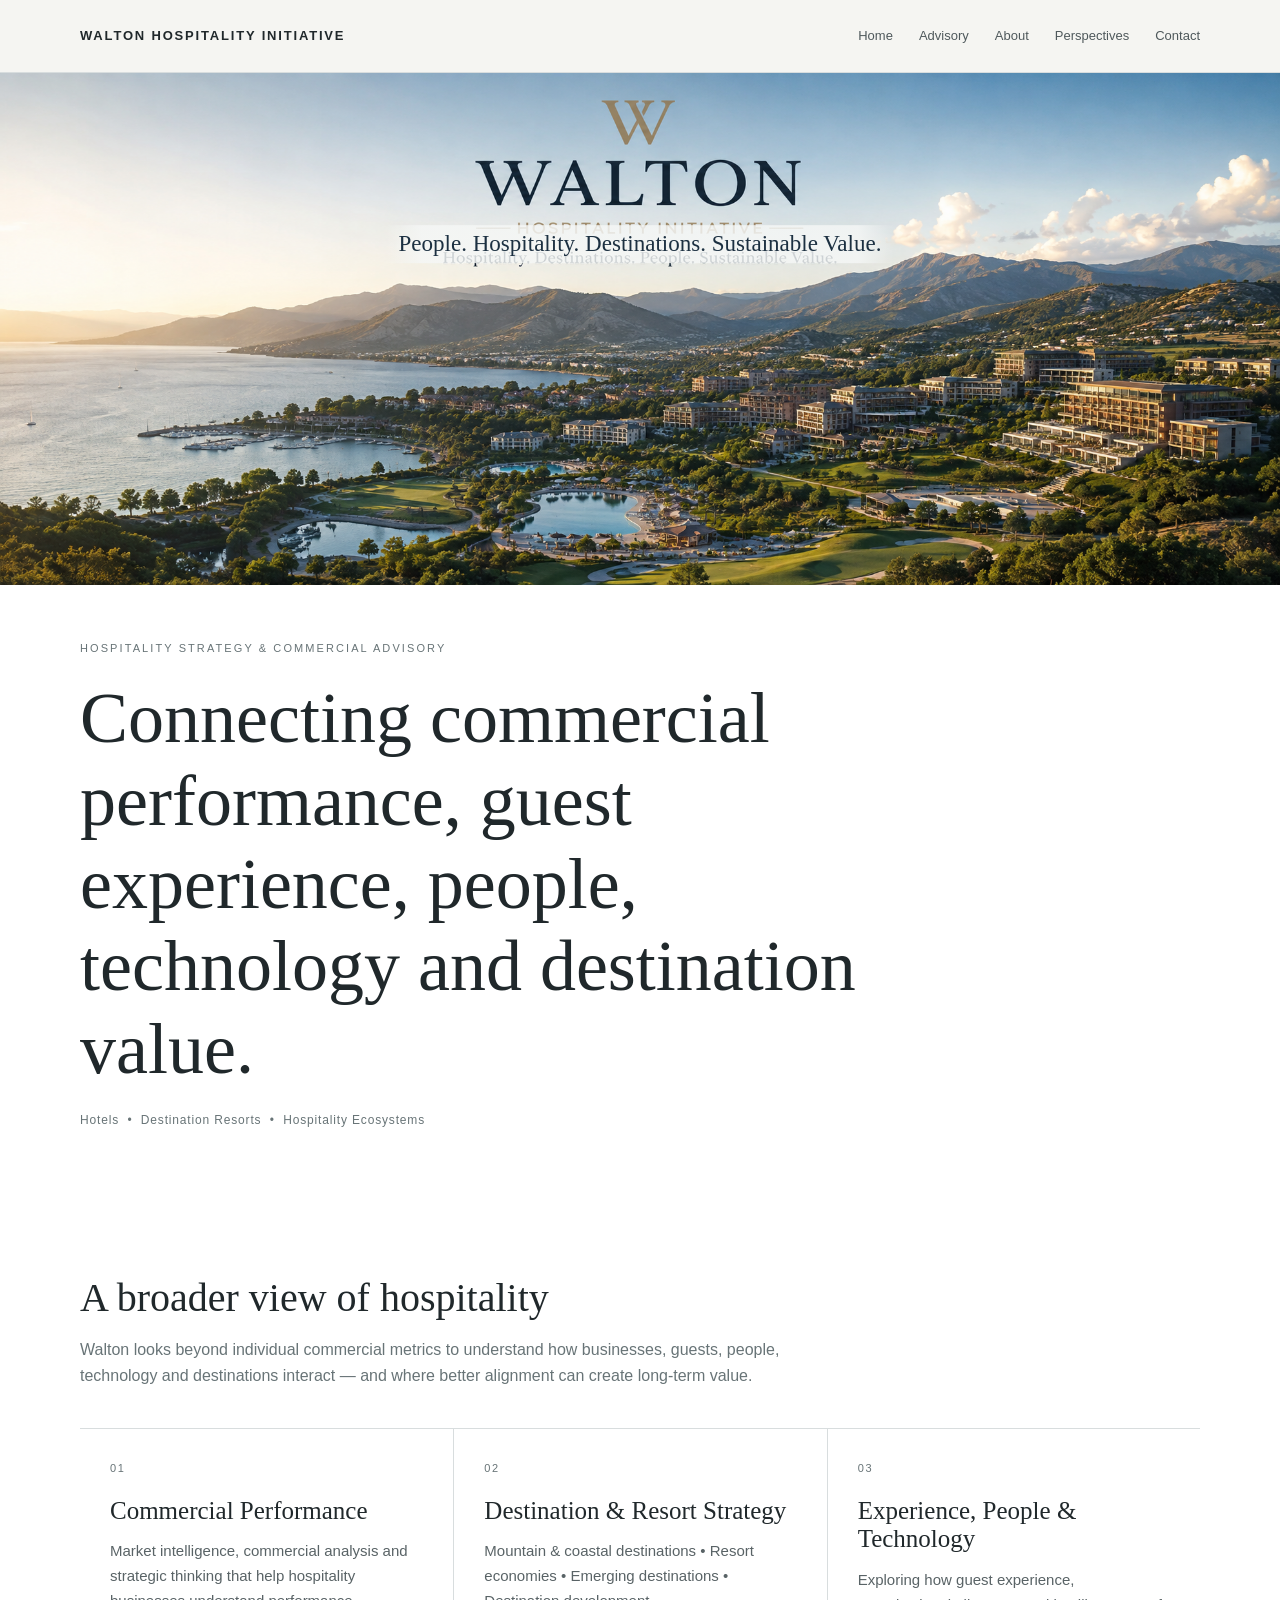
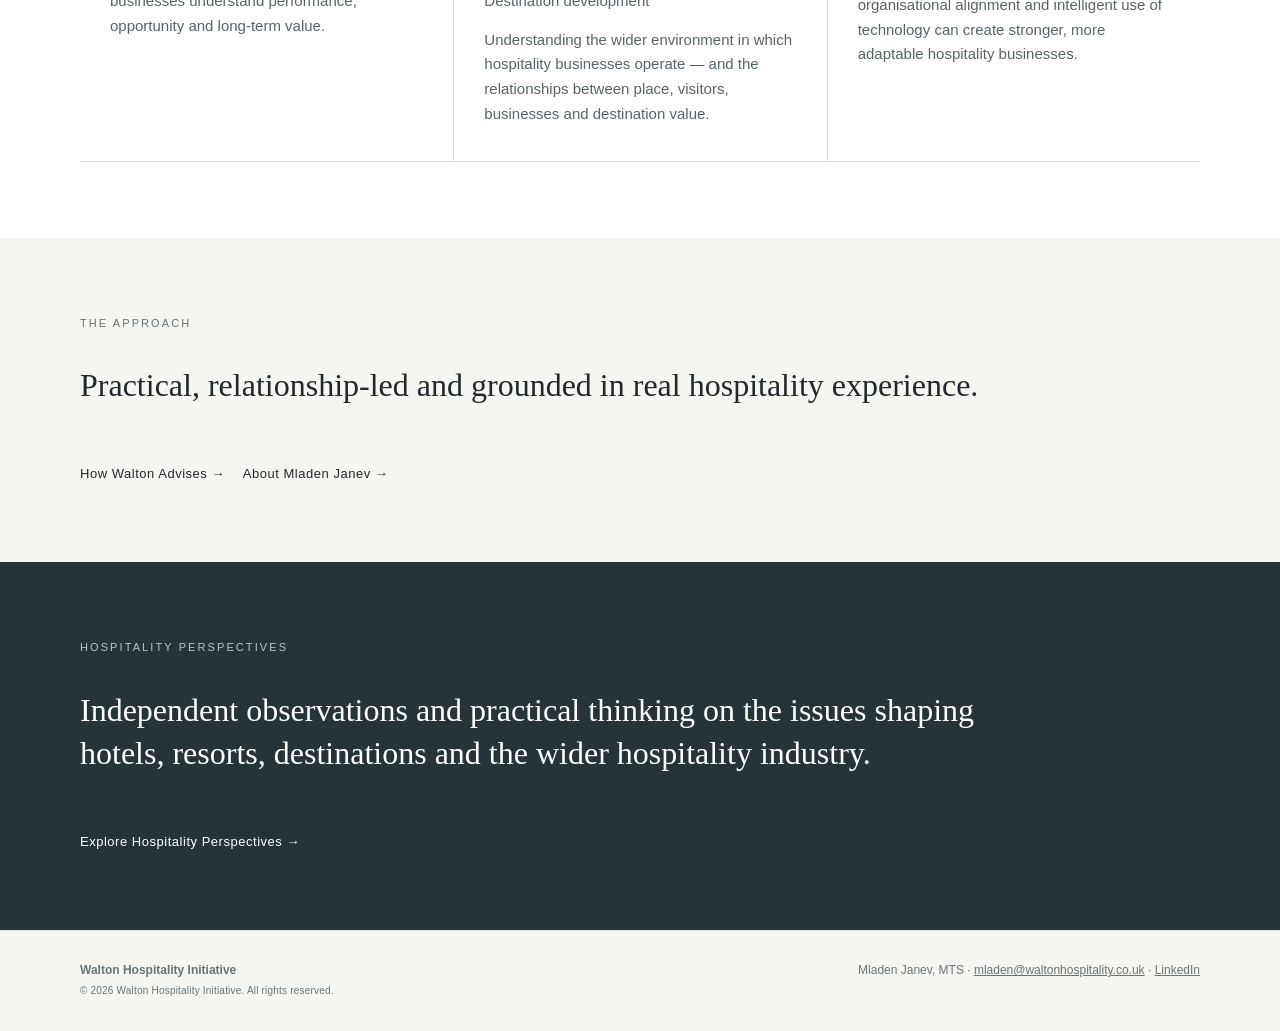
==== index.html @ 94b5de26 "Update Walton website to V1.5" ====
<!doctype html><html lang="en"><head><meta charset="utf-8">
<meta name="viewport" content="width=device-width,initial-scale=1">
<title>Home | Walton Hospitality Initiative</title>
<meta name="description" content="Walton Hospitality Initiative — Hospitality Strategy & Commercial Advisory.">
<link rel="stylesheet" href="assets/style.css"></head><body>
<header class="site-header"><div class="container nav">
<a class="brand" href="index.html">WALTON HOSPITALITY INITIATIVE</a>
<nav class="nav-links" aria-label="Main navigation"><a href="index.html">Home</a><a href="advisory.html">Advisory</a><a href="about.html">About</a><a href="perspectives.html">Perspectives</a><a href="contact.html">Contact</a></nav>
</div></header><main>
<section class="hero">
  <div class="hero-visual"><img class="hero-image" src="assets/walton-hero.png" alt="Walton Hospitality Initiative — destination hospitality visual"><div class="hero-tagline">People. Hospitality. Destinations. Sustainable Value.</div></div>
  <div class="hero-copy">
    <div class="container">
      <p class="eyebrow">Hospitality Strategy &amp; Commercial Advisory</p>
      <h1>Connecting commercial performance, guest experience, people, technology and destination value.</h1>
      <p class="pills">Hotels &nbsp;•&nbsp; Destination Resorts &nbsp;•&nbsp; Hospitality Ecosystems</p>
    </div>
  </div>
</section>

<section class="section white"><div class="container">
<div class="section-head"><h2>A broader view of hospitality</h2>
<p>Walton looks beyond individual commercial metrics to understand how businesses, guests, people, technology and destinations interact — and where better alignment can create long-term value.</p></div>
<div class="areas">
<article class="area"><div class="number">01</div><h3>Commercial Performance</h3><p>Market intelligence, commercial analysis and strategic thinking that help hospitality businesses understand performance, opportunity and long-term value.</p></article>
<article class="area"><div class="number">02</div><h3>Destination &amp; Resort Strategy</h3><p>Mountain &amp; coastal destinations • Resort economies • Emerging destinations • Destination development</p><p style="margin-top:14px">Understanding the wider environment in which hospitality businesses operate — and the relationships between place, visitors, businesses and destination value.</p></article>
<article class="area"><div class="number">03</div><h3>Experience, People &amp; Technology</h3><p>Exploring how guest experience, organisational alignment and intelligent use of technology can create stronger, more adaptable hospitality businesses.</p></article>
</div></div></section>

<section class="section"><div class="container"><p class="eyebrow">The approach</p>
<p class="statement">Practical, relationship-led and grounded in real hospitality experience.</p>
<a class="link-arrow" href="advisory.html">How Walton Advises →</a> &nbsp;&nbsp; <a class="link-arrow" href="about.html">About Mladen Janev →</a></div></section>

<section class="section band"><div class="container"><p class="eyebrow">Hospitality Perspectives</p>
<p class="statement">Independent observations and practical thinking on the issues shaping hotels, resorts, destinations and the wider hospitality industry.</p>
<a class="link-arrow" href="perspectives.html">Explore Hospitality Perspectives →</a></div></section>
</main>
<footer class="site-footer"><div class="container footer-row"><div><strong>Walton Hospitality Initiative</strong><br><span class="footer-note">© 2026 Walton Hospitality Initiative. All rights reserved.</span></div>
<div>Mladen Janev, MTS · <a href="mailto:mladen@waltonhospitality.co.uk">mladen@waltonhospitality.co.uk</a> · <a href="https://www.linkedin.com/in/mladen-janev-a3b993422" target="_blank" rel="noopener">LinkedIn</a></div></div></footer>
</body></html>
---- assets/style.css ----
:root{
 --ink:#20282b;--muted:#687477;--line:#d8ddde;--paper:#f5f5f2;--white:#fff;
 --deep:#263437;--max:1120px;
}
*{box-sizing:border-box}html{scroll-behavior:smooth}
body{margin:0;color:var(--ink);background:var(--paper);font-family:Arial,Helvetica,sans-serif;line-height:1.65}
a{color:inherit}.container{width:min(var(--max),calc(100% - 48px));margin:auto}
.site-header{background:rgba(245,245,242,.97);border-bottom:1px solid var(--line);position:sticky;top:0;z-index:20}
.nav{min-height:72px;display:flex;align-items:center;justify-content:space-between;gap:28px}
.brand{font-size:13px;letter-spacing:.14em;font-weight:700;text-decoration:none;white-space:nowrap}
.nav-links{display:flex;gap:26px;font-size:13px}.nav-links a{text-decoration:none;color:#4f595c}
.nav-links a:hover{text-decoration:underline;text-underline-offset:5px}
.hero{padding:0;background:var(--white)}.hero-visual{position:relative;line-height:0}.hero-tagline{position:absolute;left:50%;top:33.5%;transform:translate(-50%,-50%);white-space:nowrap;line-height:1.2;font-family:Georgia,"Times New Roman",serif;font-size:clamp(16px,1.8vw,25px);color:#1c3041;padding:5px 12px;background:linear-gradient(90deg,rgba(245,247,246,0),rgba(245,247,246,.82) 7%,rgba(245,247,246,.82) 93%,rgba(245,247,246,0));}.eyebrow{font-size:11px;letter-spacing:.19em;text-transform:uppercase;color:var(--muted);margin:0 0 20px}
h1,h2,h3{font-family:Georgia,"Times New Roman",serif;font-weight:400;line-height:1.15;margin:0}
h1{font-size:clamp(44px,6.5vw,72px);max-width:880px}.hero-sub{font-size:20px;color:#4d585b;max-width:700px;margin:24px 0 0}
.pills{font-size:12px;letter-spacing:.07em;color:var(--muted);margin-top:20px}
.hero-image{display:block;width:100%;height:auto;margin:0}
.hero-copy{padding:54px 0 56px;background:var(--white)}.section{padding:76px 0}.section.white{background:var(--white)}
.section-head{max-width:760px;margin-bottom:38px}.section-head h2{font-size:40px;margin-bottom:16px}.section-head p{color:var(--muted);margin:0}
.areas{display:grid;grid-template-columns:repeat(3,1fr);border-top:1px solid var(--line);border-bottom:1px solid var(--line)}
.area{padding:30px 30px 34px}.area+.area{border-left:1px solid var(--line)}.number{font-size:11px;letter-spacing:.15em;color:var(--muted);margin-bottom:20px}
.area h3{font-size:25px;margin-bottom:14px}.area p{font-size:15px;color:#596366;margin:0}
.statement{max-width:900px;font-family:Georgia,"Times New Roman",serif;font-size:32px;line-height:1.35}
.band{background:var(--deep);color:#fff}.band .eyebrow{color:#b9c6c8}.band .statement{color:#fff}
.link-arrow{display:inline-block;margin-top:24px;text-decoration:none;font-size:13px;letter-spacing:.04em}.link-arrow:hover{text-decoration:underline;text-underline-offset:5px}
.page-hero{padding:76px 0 60px;background:var(--white);border-bottom:1px solid var(--line)}
.page-hero h1{font-size:clamp(42px,6vw,66px);max-width:850px}
.prose{max-width:800px;font-size:17px}.prose p{margin:0 0 22px}
.list{padding:0;margin:0;list-style:none;max-width:900px}.list li{padding:12px 0;border-bottom:1px solid var(--line);color:#596366}
.experience{display:grid;grid-template-columns:1fr 1fr;border-top:1px solid var(--line);border-left:1px solid var(--line)}
.experience .area{min-height:170px;border-right:1px solid var(--line);border-bottom:1px solid var(--line)}
.perspectives-grid{display:grid;grid-template-columns:repeat(3,1fr);gap:22px}
.pub-card{background:var(--white);border:1px solid var(--line);text-decoration:none;display:flex;flex-direction:column;transition:transform .18s ease,box-shadow .18s ease}
.pub-card:hover{transform:translateY(-2px);box-shadow:0 8px 24px rgba(0,0,0,.06)}
.pub-image{width:100%;aspect-ratio:735/951;object-fit:cover;display:block}.pub-body{padding:24px}
.pub-number{font-size:10px;letter-spacing:.16em;text-transform:uppercase;color:var(--muted);margin-bottom:12px}
.pub-title{font-family:Georgia,"Times New Roman",serif;font-size:23px;line-height:1.2;margin:0 0 12px}.pub-desc{font-size:14px;color:var(--muted);margin:0}
.note{font-size:13px;color:var(--muted);border-left:2px solid var(--line);padding-left:16px;max-width:760px}
.contact-box{border-top:1px solid var(--line);padding-top:28px;margin-top:42px}.contact-box p{margin:5px 0}
.site-footer{border-top:1px solid var(--line);padding:30px 0;color:var(--muted);font-size:12px}
.footer-row{display:flex;justify-content:space-between;gap:20px}
@media(max-width:820px){
 .container{width:min(var(--max),calc(100% - 32px))}.nav{min-height:66px;flex-direction:column;justify-content:center;gap:7px;padding:12px 0 13px}.nav-links{gap:10px 18px;font-size:12px;flex-wrap:wrap;justify-content:center}.brand{font-size:11px;white-space:normal;text-align:center}
 .hero-image{content:url("walton-hero-mobile.png")} .hero-tagline{top:37.5%;font-size:16px;padding:4px 7px;}
 .hero-copy{padding:42px 0 46px}.section{padding:60px 0}
 .areas,.perspectives-grid,.experience{grid-template-columns:1fr}.area+.area{border-left:0;border-top:1px solid var(--line)}
 .statement{font-size:27px}.section-head h2{font-size:35px}.footer-row{display:block}.footer-row div+div{margin-top:9px}
}

.advisory-areas{grid-template-columns:1fr 1fr;}.advisory-areas .area:nth-child(3){border-left:0;border-top:1px solid var(--line)}.advisory-areas .area:nth-child(4){border-top:1px solid var(--line)}
.advisory-steps .area{min-height:180px}.footer-note{font-size:10px;letter-spacing:.02em;color:var(--muted)}
@media(max-width:820px){.advisory-areas{grid-template-columns:1fr}.advisory-areas .area:nth-child(3),.advisory-areas .area:nth-child(4){border-left:0}.advisory-areas .area:nth-child(4){border-top:1px solid var(--line)}}
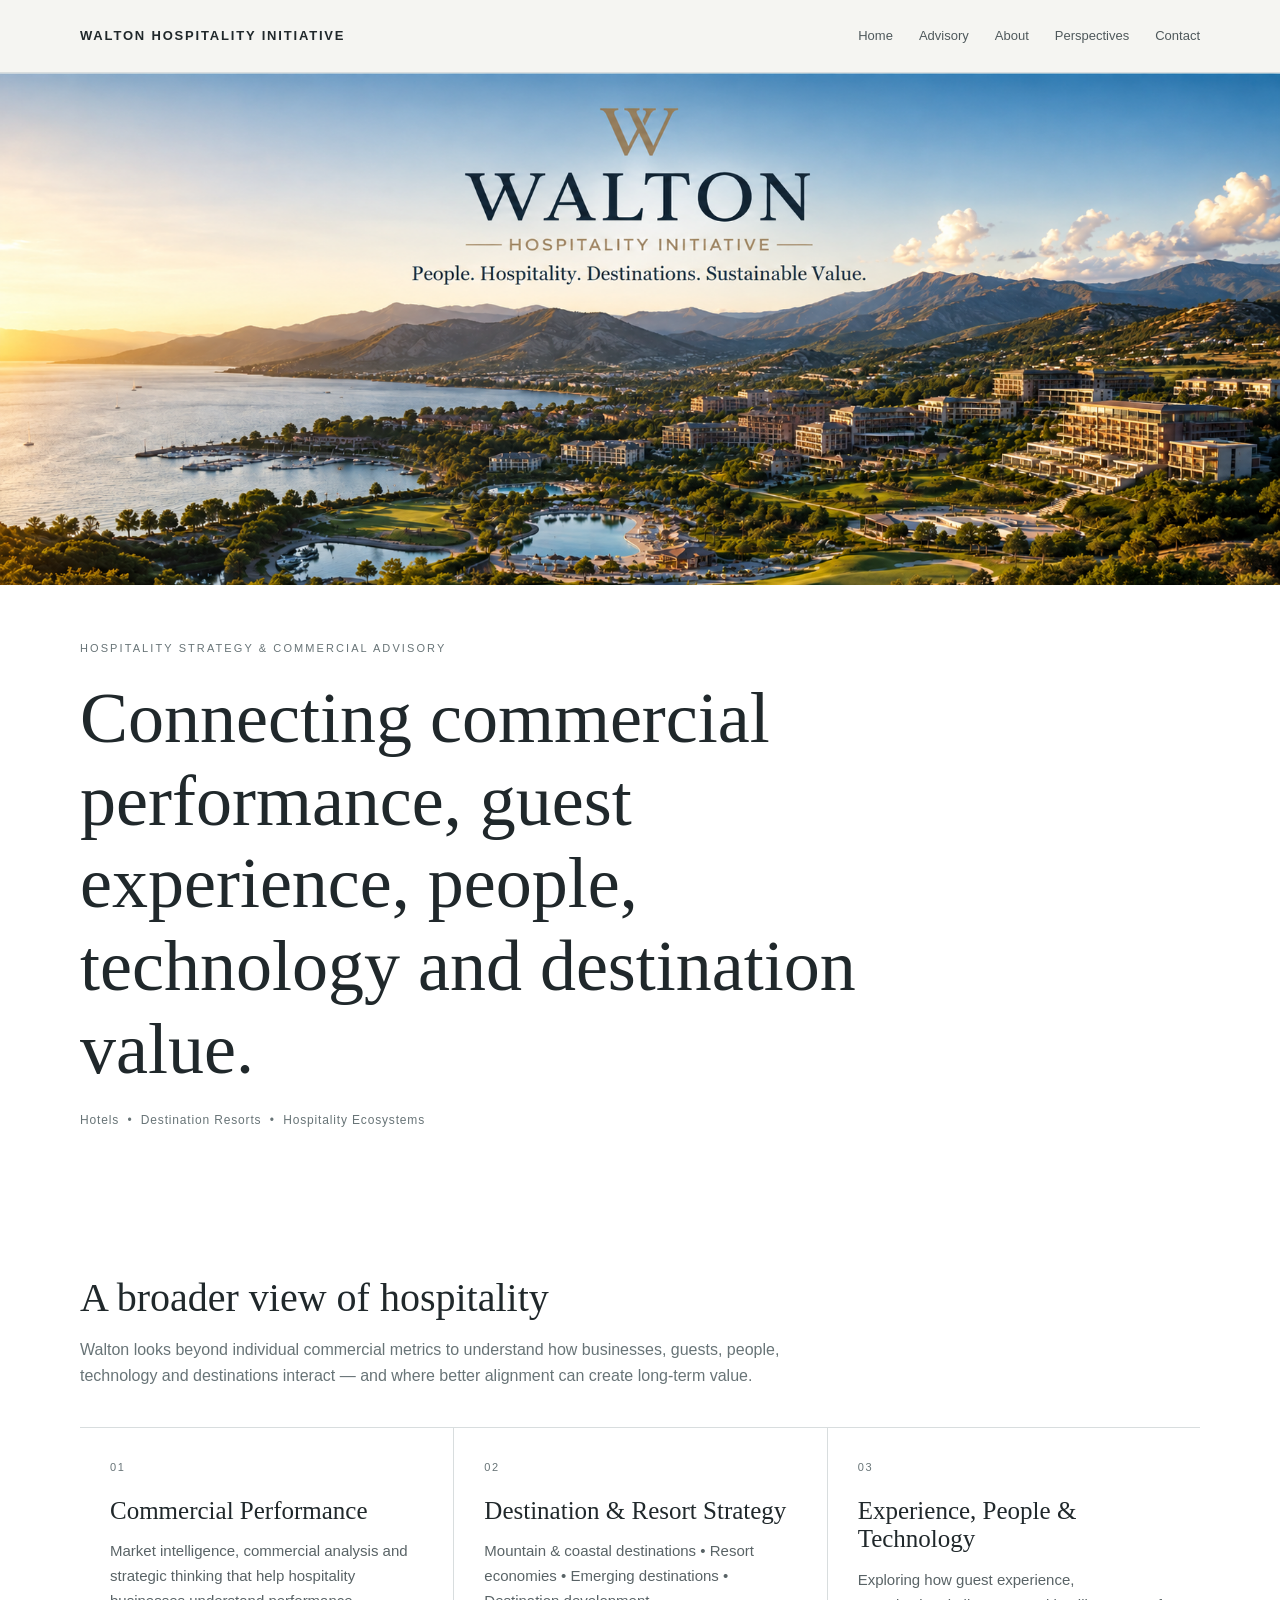
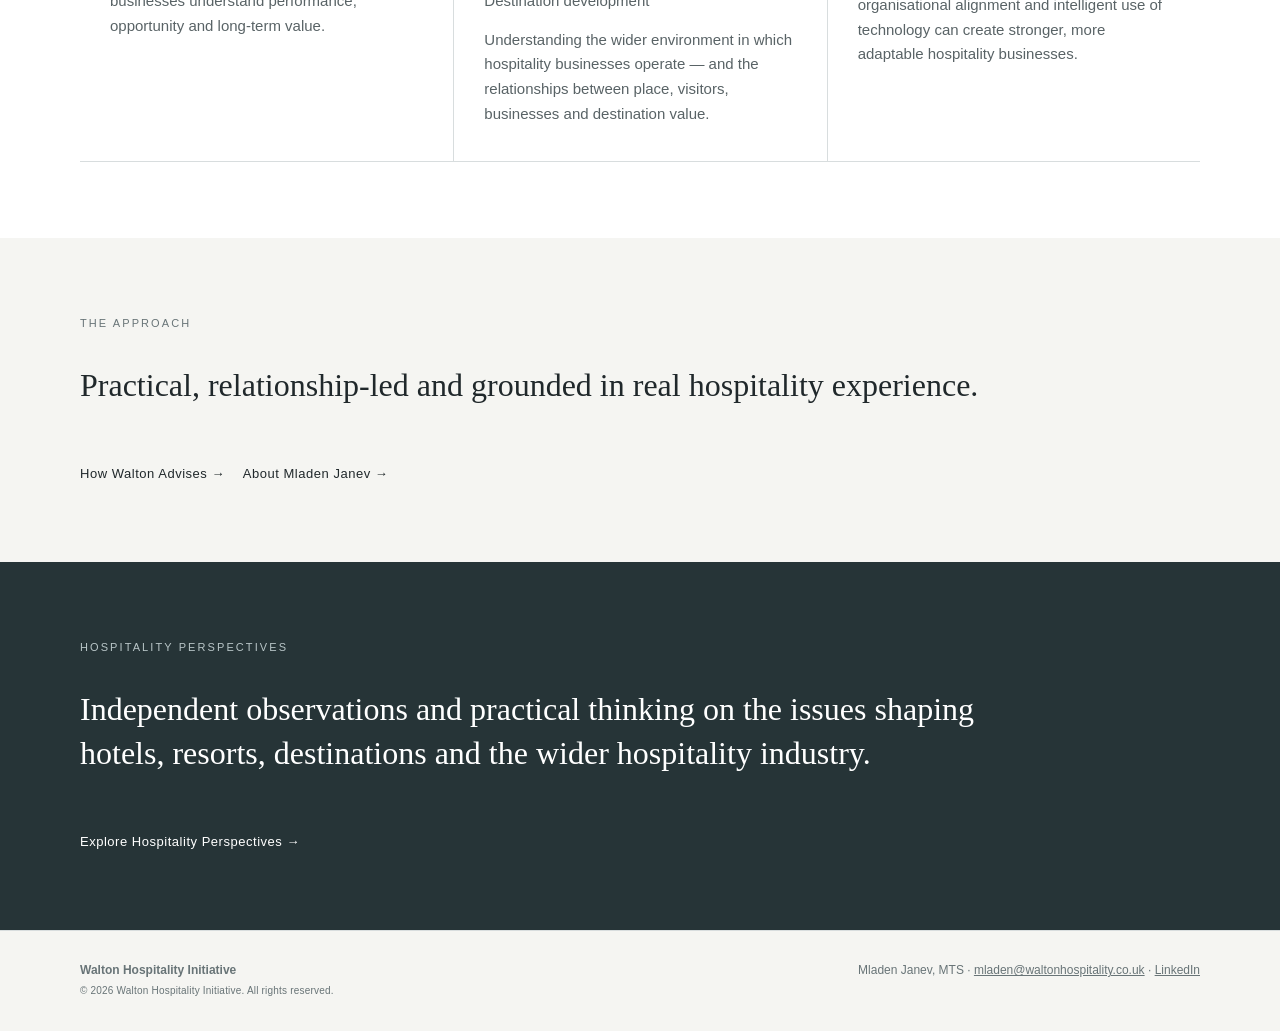
==== commit a70dc517: "Fix Walton V1.5 hero banner" ====
--- a/index.html
+++ b/index.html
@@ -8,7 +8,7 @@
 <nav class="nav-links" aria-label="Main navigation"><a href="index.html">Home</a><a href="advisory.html">Advisory</a><a href="about.html">About</a><a href="perspectives.html">Perspectives</a><a href="contact.html">Contact</a></nav>
 </div></header><main>
 <section class="hero">
-  <div class="hero-visual"><img class="hero-image" src="assets/walton-hero.png" alt="Walton Hospitality Initiative — destination hospitality visual"><div class="hero-tagline">People. Hospitality. Destinations. Sustainable Value.</div></div>
+  <div class="hero-visual"><img class="hero-image" src="assets/walton-hero.png" alt="Walton Hospitality Initiative — destination hospitality visual"></div>
   <div class="hero-copy">
     <div class="container">
       <p class="eyebrow">Hospitality Strategy &amp; Commercial Advisory</p>
--- a/assets/style.css
+++ b/assets/style.css
@@ -11,7 +11,7 @@
 .brand{font-size:13px;letter-spacing:.14em;font-weight:700;text-decoration:none;white-space:nowrap}
 .nav-links{display:flex;gap:26px;font-size:13px}.nav-links a{text-decoration:none;color:#4f595c}
 .nav-links a:hover{text-decoration:underline;text-underline-offset:5px}
-.hero{padding:0;background:var(--white)}.hero-visual{position:relative;line-height:0}.hero-tagline{position:absolute;left:50%;top:33.5%;transform:translate(-50%,-50%);white-space:nowrap;line-height:1.2;font-family:Georgia,"Times New Roman",serif;font-size:clamp(16px,1.8vw,25px);color:#1c3041;padding:5px 12px;background:linear-gradient(90deg,rgba(245,247,246,0),rgba(245,247,246,.82) 7%,rgba(245,247,246,.82) 93%,rgba(245,247,246,0));}.eyebrow{font-size:11px;letter-spacing:.19em;text-transform:uppercase;color:var(--muted);margin:0 0 20px}
+.hero{padding:0;background:var(--white)}.hero-visual{position:relative;line-height:0}.eyebrow{font-size:11px;letter-spacing:.19em;text-transform:uppercase;color:var(--muted);margin:0 0 20px}
 h1,h2,h3{font-family:Georgia,"Times New Roman",serif;font-weight:400;line-height:1.15;margin:0}
 h1{font-size:clamp(44px,6.5vw,72px);max-width:880px}.hero-sub{font-size:20px;color:#4d585b;max-width:700px;margin:24px 0 0}
 .pills{font-size:12px;letter-spacing:.07em;color:var(--muted);margin-top:20px}
@@ -42,7 +42,7 @@
 .footer-row{display:flex;justify-content:space-between;gap:20px}
 @media(max-width:820px){
  .container{width:min(var(--max),calc(100% - 32px))}.nav{min-height:66px;flex-direction:column;justify-content:center;gap:7px;padding:12px 0 13px}.nav-links{gap:10px 18px;font-size:12px;flex-wrap:wrap;justify-content:center}.brand{font-size:11px;white-space:normal;text-align:center}
- .hero-image{content:url("walton-hero-mobile.png")} .hero-tagline{top:37.5%;font-size:16px;padding:4px 7px;}
+ .hero-image{content:url("walton-hero-mobile.png")} 
  .hero-copy{padding:42px 0 46px}.section{padding:60px 0}
  .areas,.perspectives-grid,.experience{grid-template-columns:1fr}.area+.area{border-left:0;border-top:1px solid var(--line)}
  .statement{font-size:27px}.section-head h2{font-size:35px}.footer-row{display:block}.footer-row div+div{margin-top:9px}
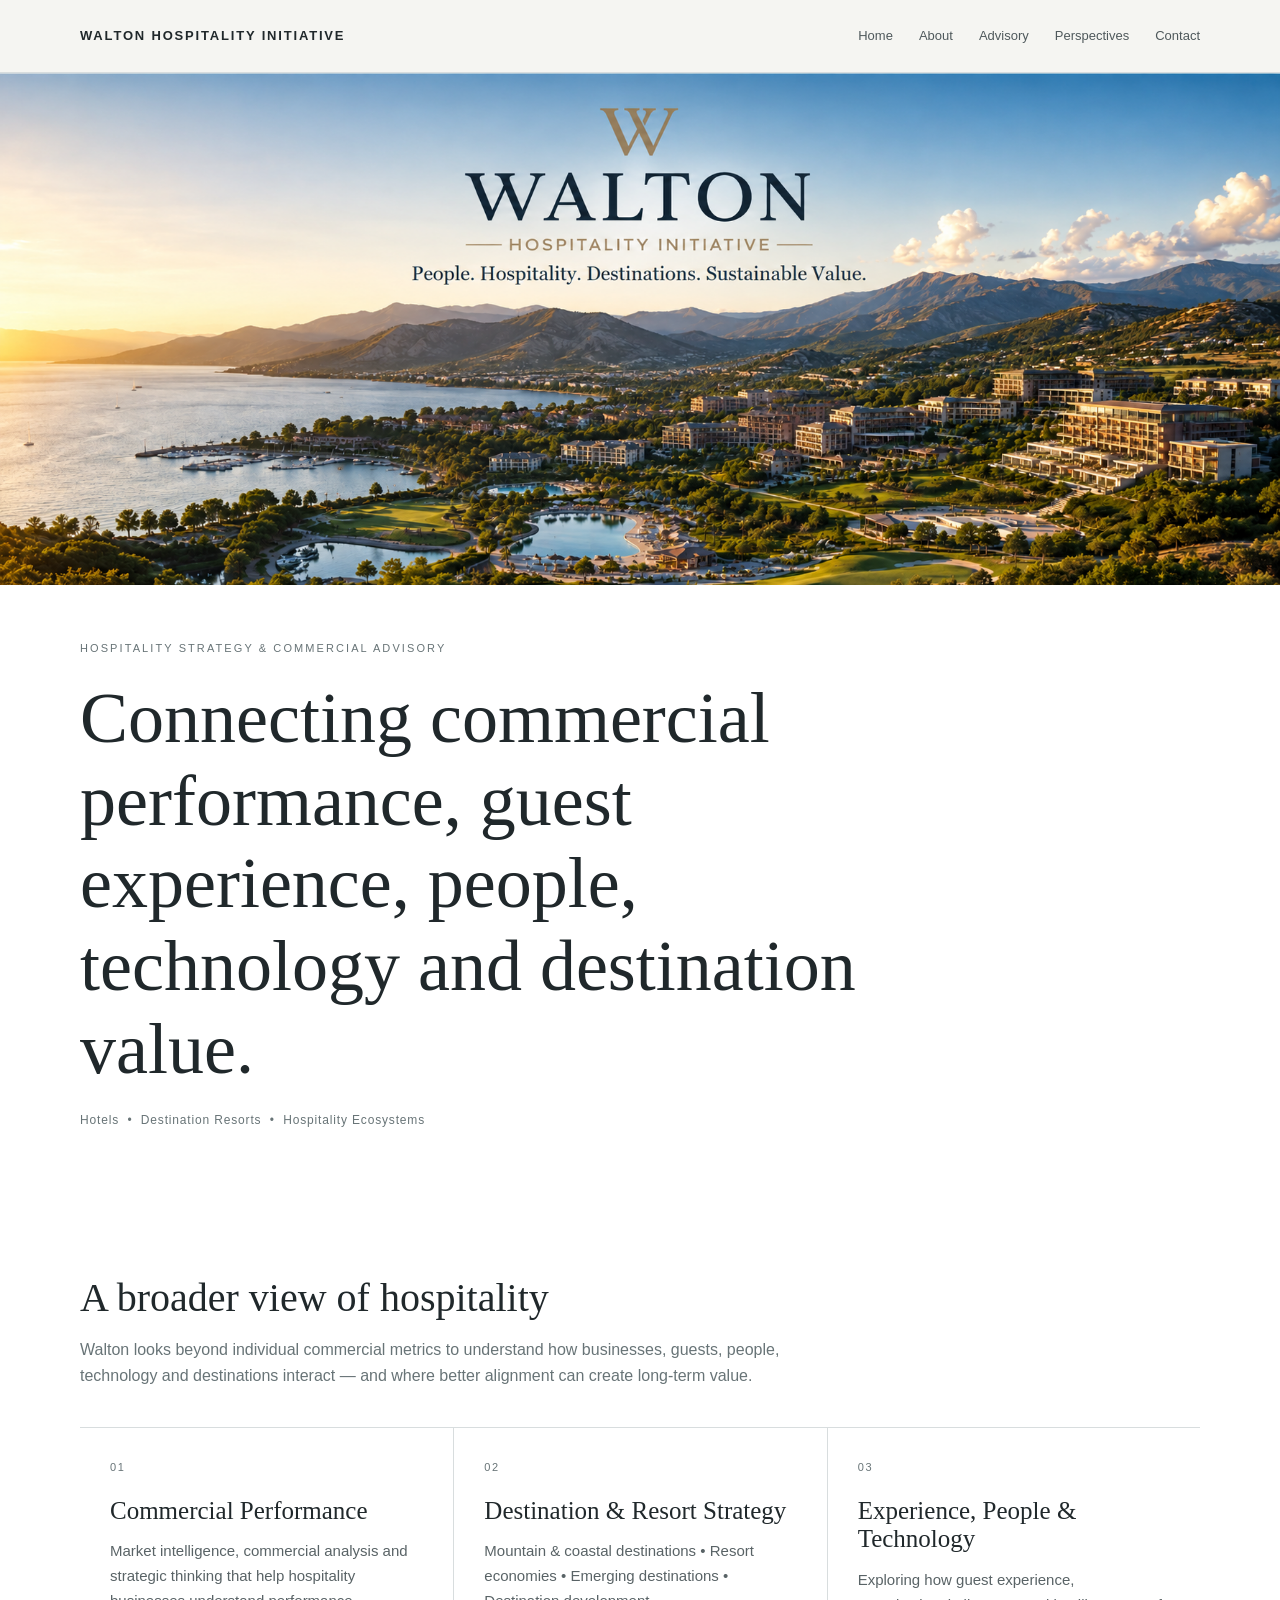
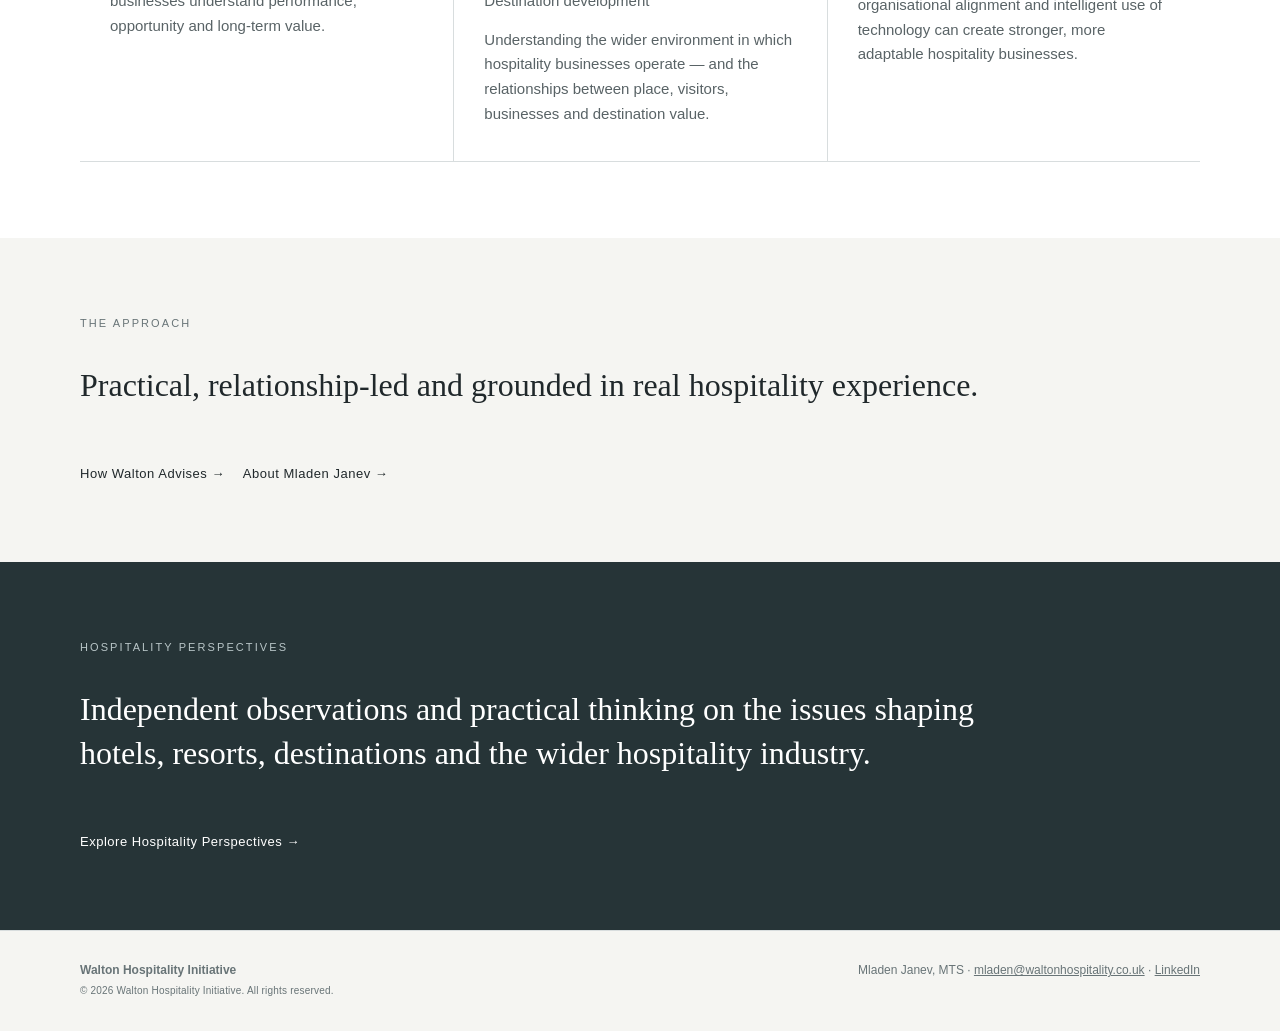
==== commit d4841a0f: "Finalise Walton website V1.5.2" ====
--- a/index.html
+++ b/index.html
@@ -5,7 +5,7 @@
 <link rel="stylesheet" href="assets/style.css"></head><body>
 <header class="site-header"><div class="container nav">
 <a class="brand" href="index.html">WALTON HOSPITALITY INITIATIVE</a>
-<nav class="nav-links" aria-label="Main navigation"><a href="index.html">Home</a><a href="advisory.html">Advisory</a><a href="about.html">About</a><a href="perspectives.html">Perspectives</a><a href="contact.html">Contact</a></nav>
+<nav class="nav-links" aria-label="Main navigation"><a href="index.html">Home</a><a href="about.html">About</a><a href="advisory.html">Advisory</a><a href="perspectives.html">Perspectives</a><a href="contact.html">Contact</a></nav>
 </div></header><main>
 <section class="hero">
   <div class="hero-visual"><img class="hero-image" src="assets/walton-hero.png" alt="Walton Hospitality Initiative — destination hospitality visual"></div>
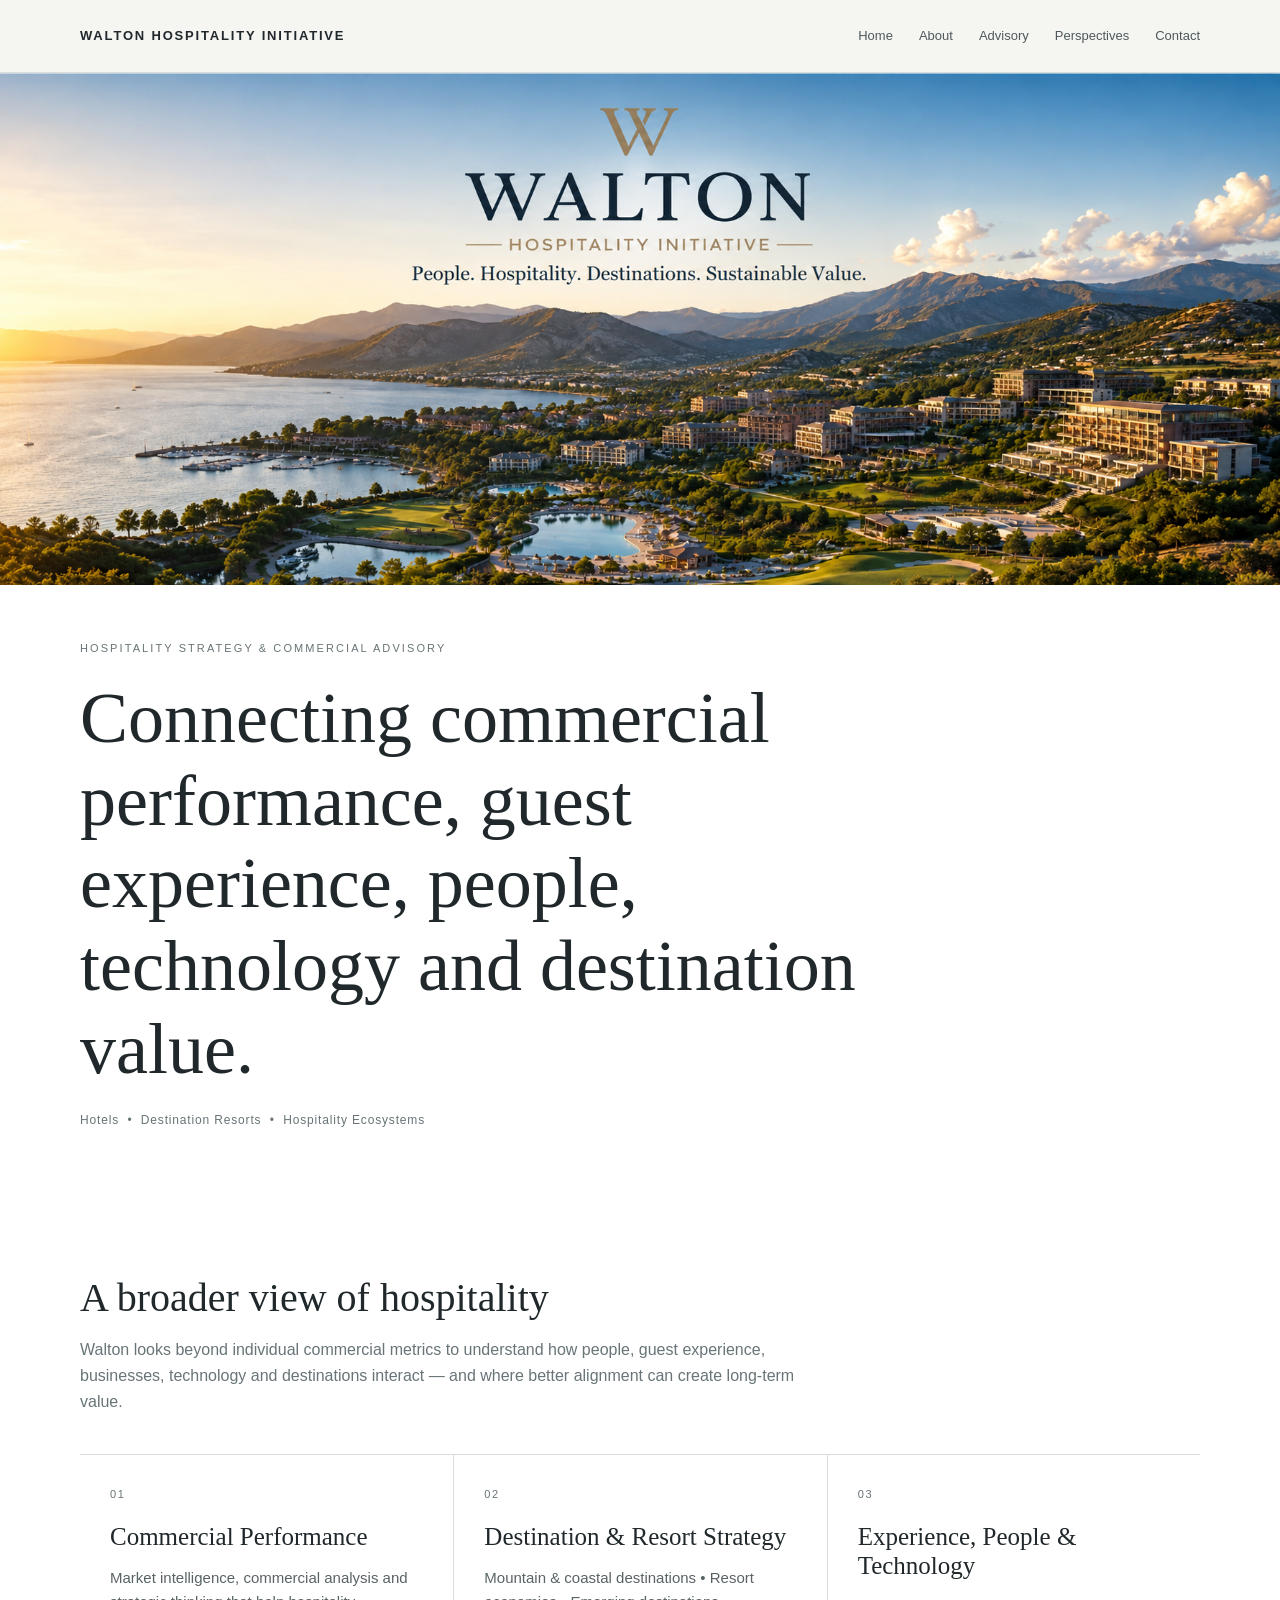
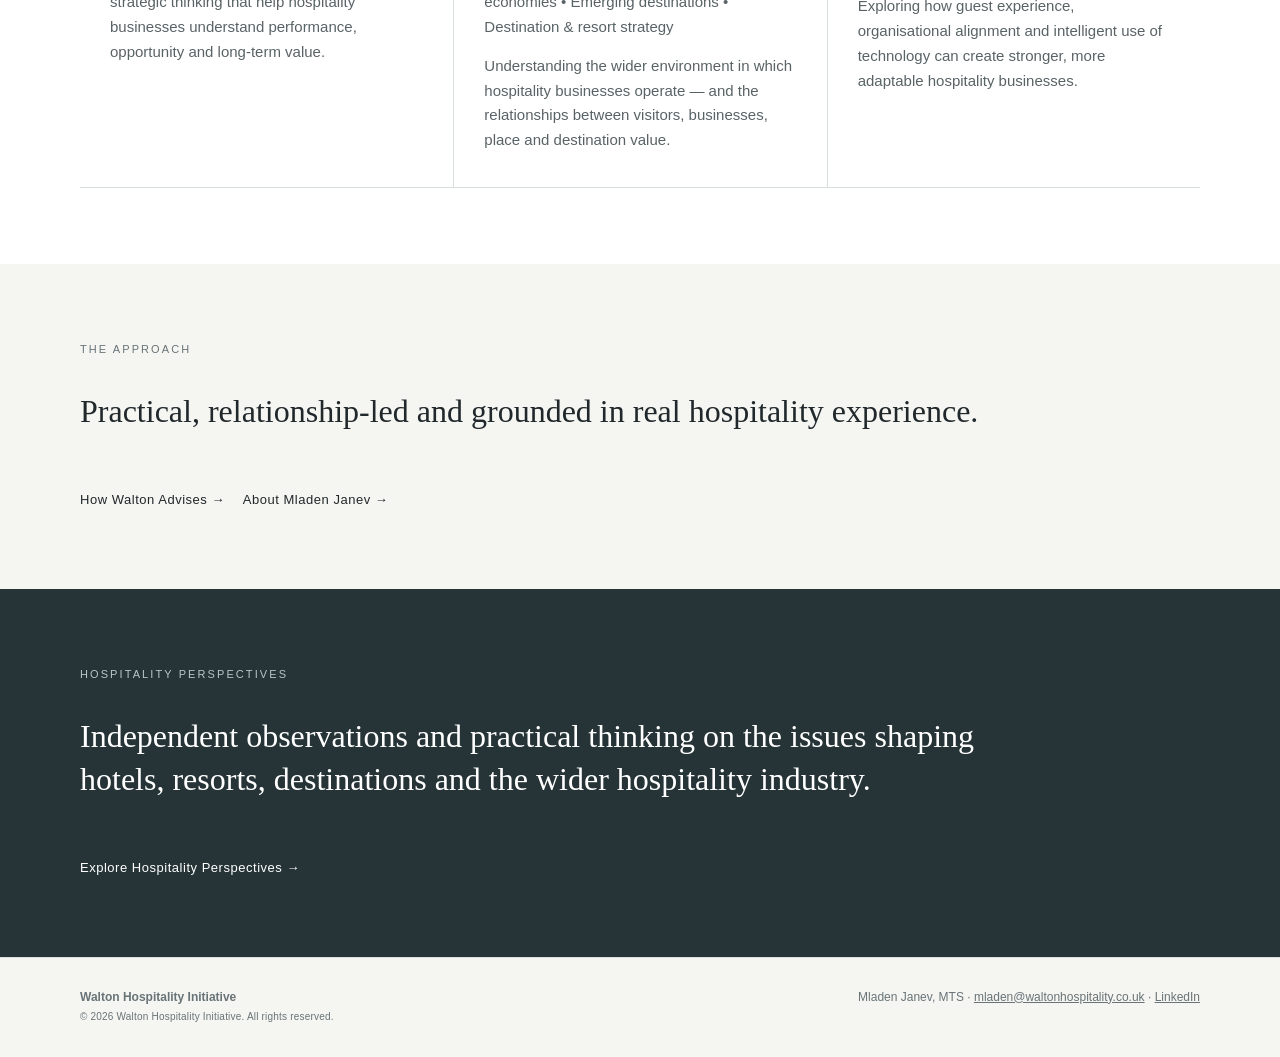
==== commit 642af51f: "Update Walton website to V1.5.5" ====
--- a/index.html
+++ b/index.html
@@ -20,10 +20,10 @@
 
 <section class="section white"><div class="container">
 <div class="section-head"><h2>A broader view of hospitality</h2>
-<p>Walton looks beyond individual commercial metrics to understand how businesses, guests, people, technology and destinations interact — and where better alignment can create long-term value.</p></div>
+<p>Walton looks beyond individual commercial metrics to understand how people, guest experience, businesses, technology and destinations interact — and where better alignment can create long-term value.</p></div>
 <div class="areas">
 <article class="area"><div class="number">01</div><h3>Commercial Performance</h3><p>Market intelligence, commercial analysis and strategic thinking that help hospitality businesses understand performance, opportunity and long-term value.</p></article>
-<article class="area"><div class="number">02</div><h3>Destination &amp; Resort Strategy</h3><p>Mountain &amp; coastal destinations • Resort economies • Emerging destinations • Destination development</p><p style="margin-top:14px">Understanding the wider environment in which hospitality businesses operate — and the relationships between place, visitors, businesses and destination value.</p></article>
+<article class="area"><div class="number">02</div><h3>Destination &amp; Resort Strategy</h3><p>Mountain &amp; coastal destinations • Resort economies • Emerging destinations • Destination & resort strategy</p><p style="margin-top:14px">Understanding the wider environment in which hospitality businesses operate — and the relationships between visitors, businesses, place and destination value.</p></article>
 <article class="area"><div class="number">03</div><h3>Experience, People &amp; Technology</h3><p>Exploring how guest experience, organisational alignment and intelligent use of technology can create stronger, more adaptable hospitality businesses.</p></article>
 </div></div></section>
 
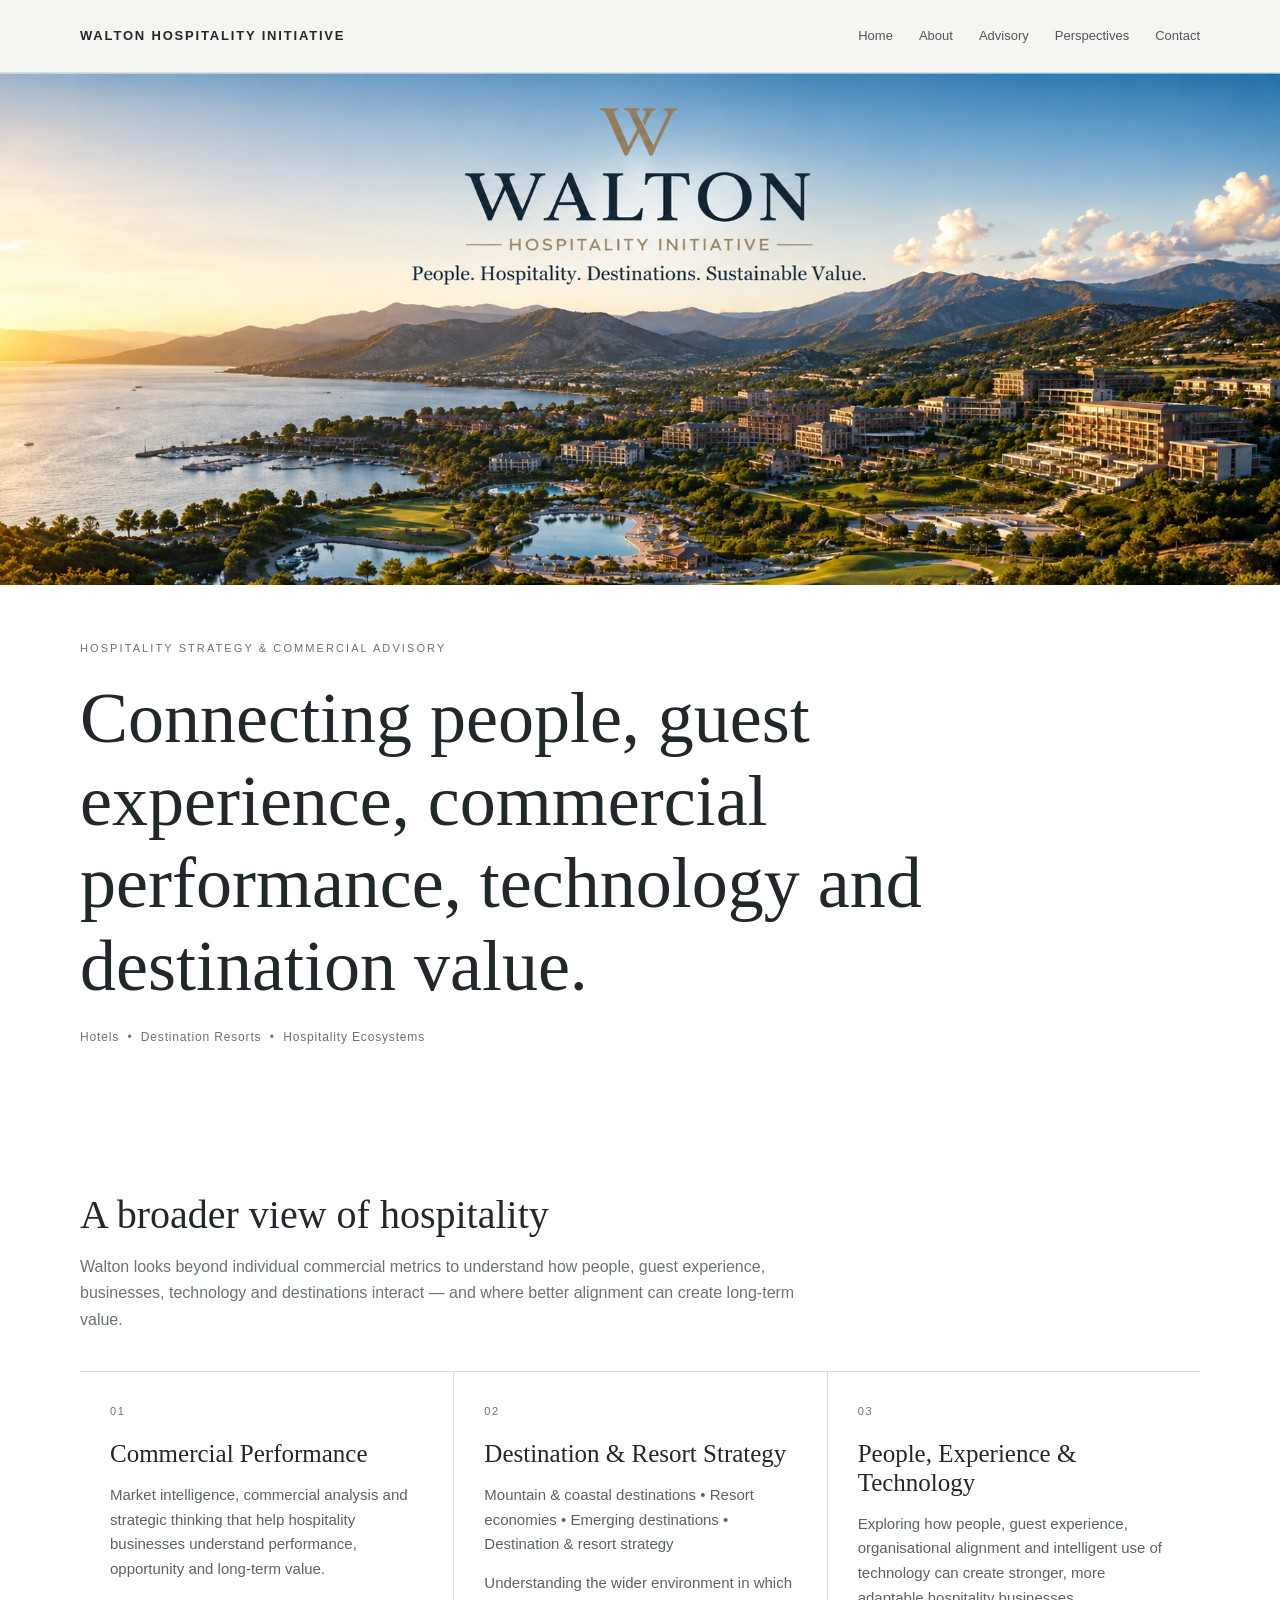
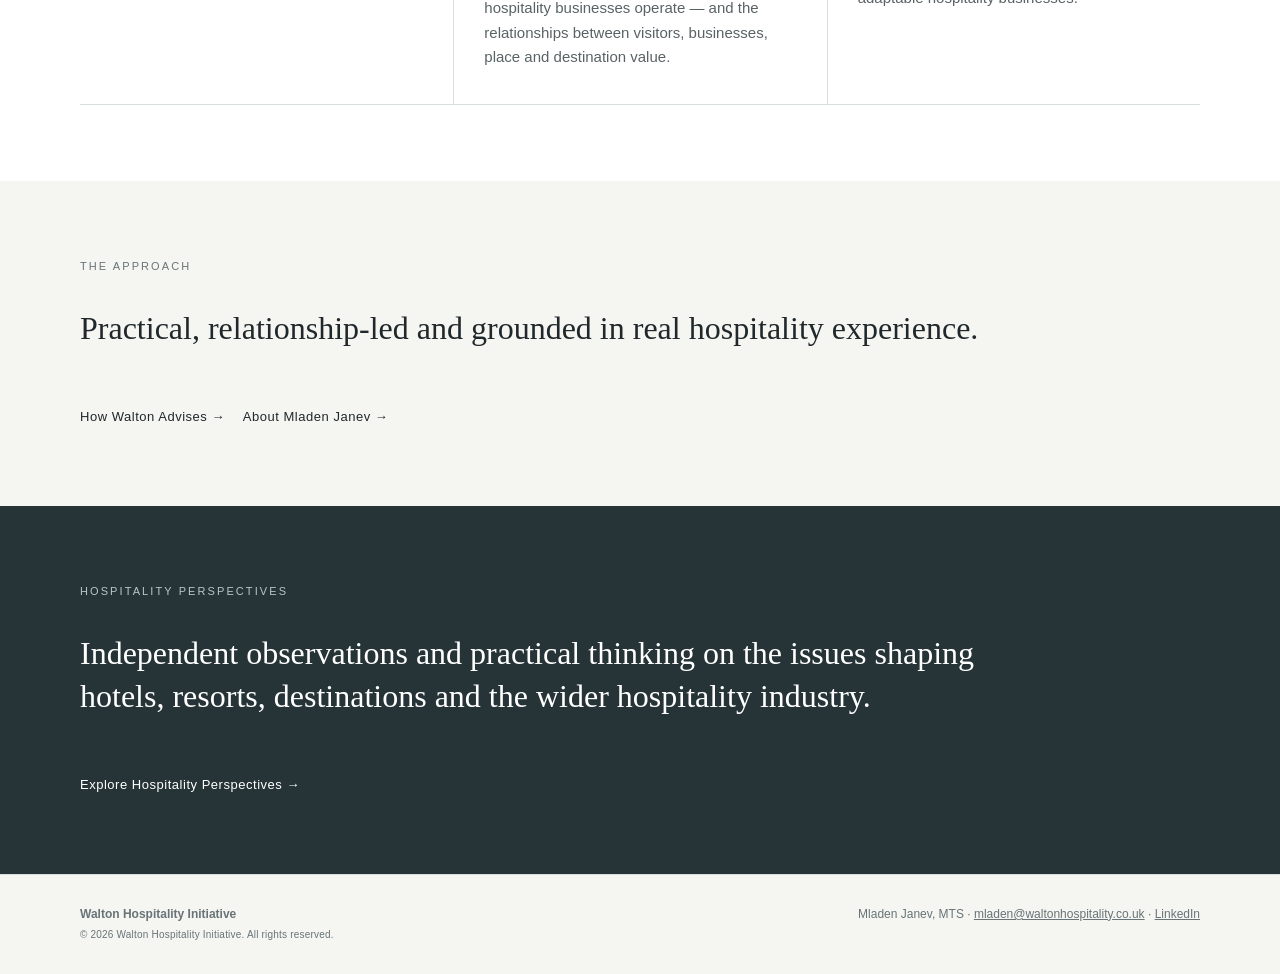
==== commit b64deaec: "Update website wording and feature HP07 - Refine homepage positioning and people-centred wording - " ====
--- a/index.html
+++ b/index.html
@@ -12,7 +12,7 @@
   <div class="hero-copy">
     <div class="container">
       <p class="eyebrow">Hospitality Strategy &amp; Commercial Advisory</p>
-      <h1>Connecting commercial performance, guest experience, people, technology and destination value.</h1>
+      <h1>Connecting people, guest experience, commercial performance, technology and destination value.</h1>
       <p class="pills">Hotels &nbsp;•&nbsp; Destination Resorts &nbsp;•&nbsp; Hospitality Ecosystems</p>
     </div>
   </div>
@@ -24,7 +24,7 @@
 <div class="areas">
 <article class="area"><div class="number">01</div><h3>Commercial Performance</h3><p>Market intelligence, commercial analysis and strategic thinking that help hospitality businesses understand performance, opportunity and long-term value.</p></article>
 <article class="area"><div class="number">02</div><h3>Destination &amp; Resort Strategy</h3><p>Mountain &amp; coastal destinations • Resort economies • Emerging destinations • Destination & resort strategy</p><p style="margin-top:14px">Understanding the wider environment in which hospitality businesses operate — and the relationships between visitors, businesses, place and destination value.</p></article>
-<article class="area"><div class="number">03</div><h3>Experience, People &amp; Technology</h3><p>Exploring how guest experience, organisational alignment and intelligent use of technology can create stronger, more adaptable hospitality businesses.</p></article>
+<article class="area"><div class="number">03</div><h3>People, Experience &amp; Technology</h3><p>Exploring how people, guest experience, organisational alignment and intelligent use of technology can create stronger, more adaptable hospitality businesses.</p></article>
 </div></div></section>
 
 <section class="section"><div class="container"><p class="eyebrow">The approach</p>
--- a/assets/style.css
+++ b/assets/style.css
@@ -31,6 +31,16 @@
 .experience{display:grid;grid-template-columns:1fr 1fr;border-top:1px solid var(--line);border-left:1px solid var(--line)}
 .experience .area{min-height:170px;border-right:1px solid var(--line);border-bottom:1px solid var(--line)}
 .perspectives-grid{display:grid;grid-template-columns:repeat(3,1fr);gap:22px}
+.perspectives-featured{max-width:900px;margin-bottom:58px}
+.pub-featured{display:grid;grid-template-columns:minmax(0,1.05fr) minmax(0,.95fr);align-items:stretch}
+.pub-featured .pub-image{aspect-ratio:735/951}
+.pub-featured .pub-body{display:flex;flex-direction:column;justify-content:center;padding:46px}
+.pub-featured .pub-number{font-size:11px}
+.pub-featured .pub-title{font-size:38px;line-height:1.15;margin-bottom:18px}
+.pub-featured .pub-desc{font-size:16px;line-height:1.6;max-width:560px}
+.previous-heading{margin:0 0 22px}
+.previous-heading .eyebrow{margin:0}
+
 .pub-card{background:var(--white);border:1px solid var(--line);text-decoration:none;display:flex;flex-direction:column;transition:transform .18s ease,box-shadow .18s ease}
 .pub-card:hover{transform:translateY(-2px);box-shadow:0 8px 24px rgba(0,0,0,.06)}
 .pub-image{width:100%;aspect-ratio:735/951;object-fit:cover;display:block}.pub-body{padding:24px}
@@ -44,7 +54,7 @@
  .container{width:min(var(--max),calc(100% - 32px))}.nav{min-height:66px;flex-direction:column;justify-content:center;gap:7px;padding:12px 0 13px}.nav-links{gap:10px 18px;font-size:12px;flex-wrap:wrap;justify-content:center}.brand{font-size:11px;white-space:normal;text-align:center}
  .hero-image{content:url("walton-hero-mobile.png")} 
  .hero-copy{padding:42px 0 46px}.section{padding:60px 0}
- .areas,.perspectives-grid,.experience{grid-template-columns:1fr}.area+.area{border-left:0;border-top:1px solid var(--line)}
+ .areas,.perspectives-grid,.experience{grid-template-columns:1fr} .pub-featured{grid-template-columns:1fr}.pub-featured .pub-body{padding:28px}.pub-featured .pub-title{font-size:30px}.perspectives-featured{margin-bottom:44px}.area+.area{border-left:0;border-top:1px solid var(--line)}
  .statement{font-size:27px}.section-head h2{font-size:35px}.footer-row{display:block}.footer-row div+div{margin-top:9px}
 }
 
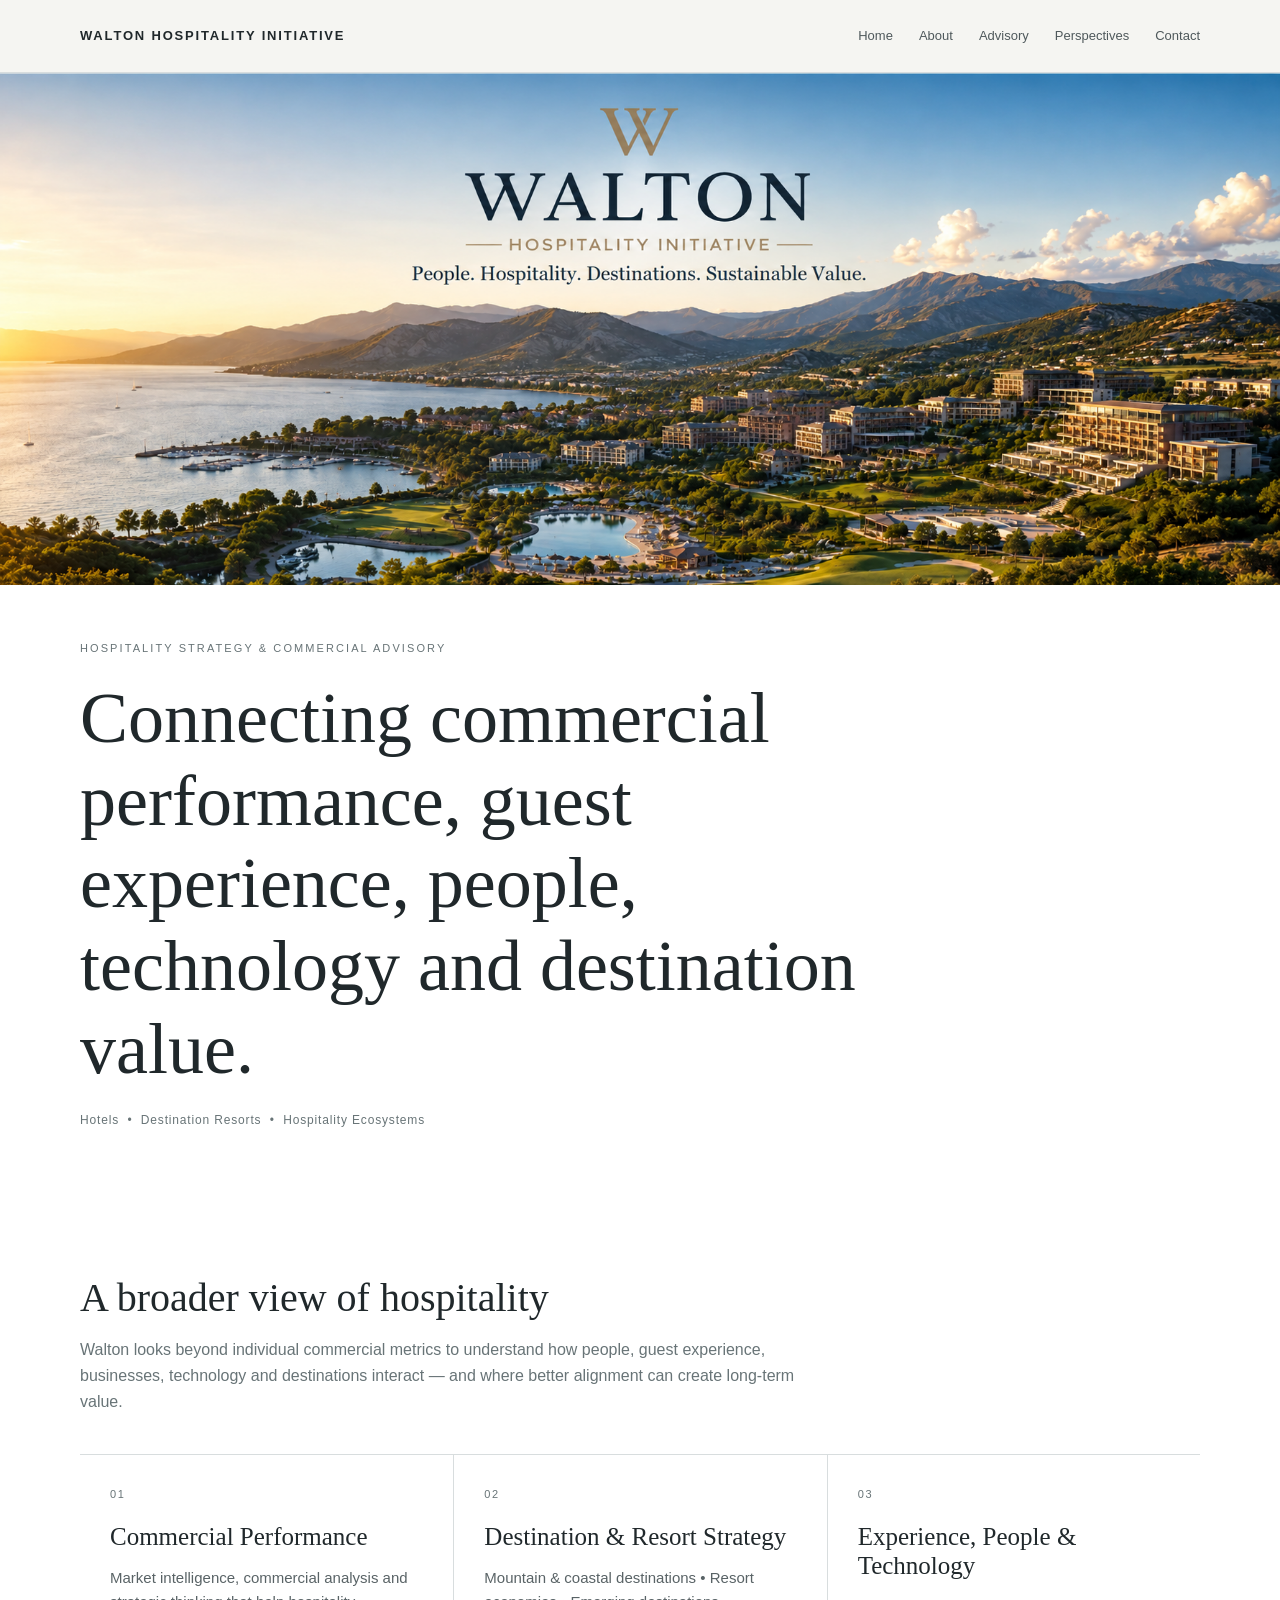
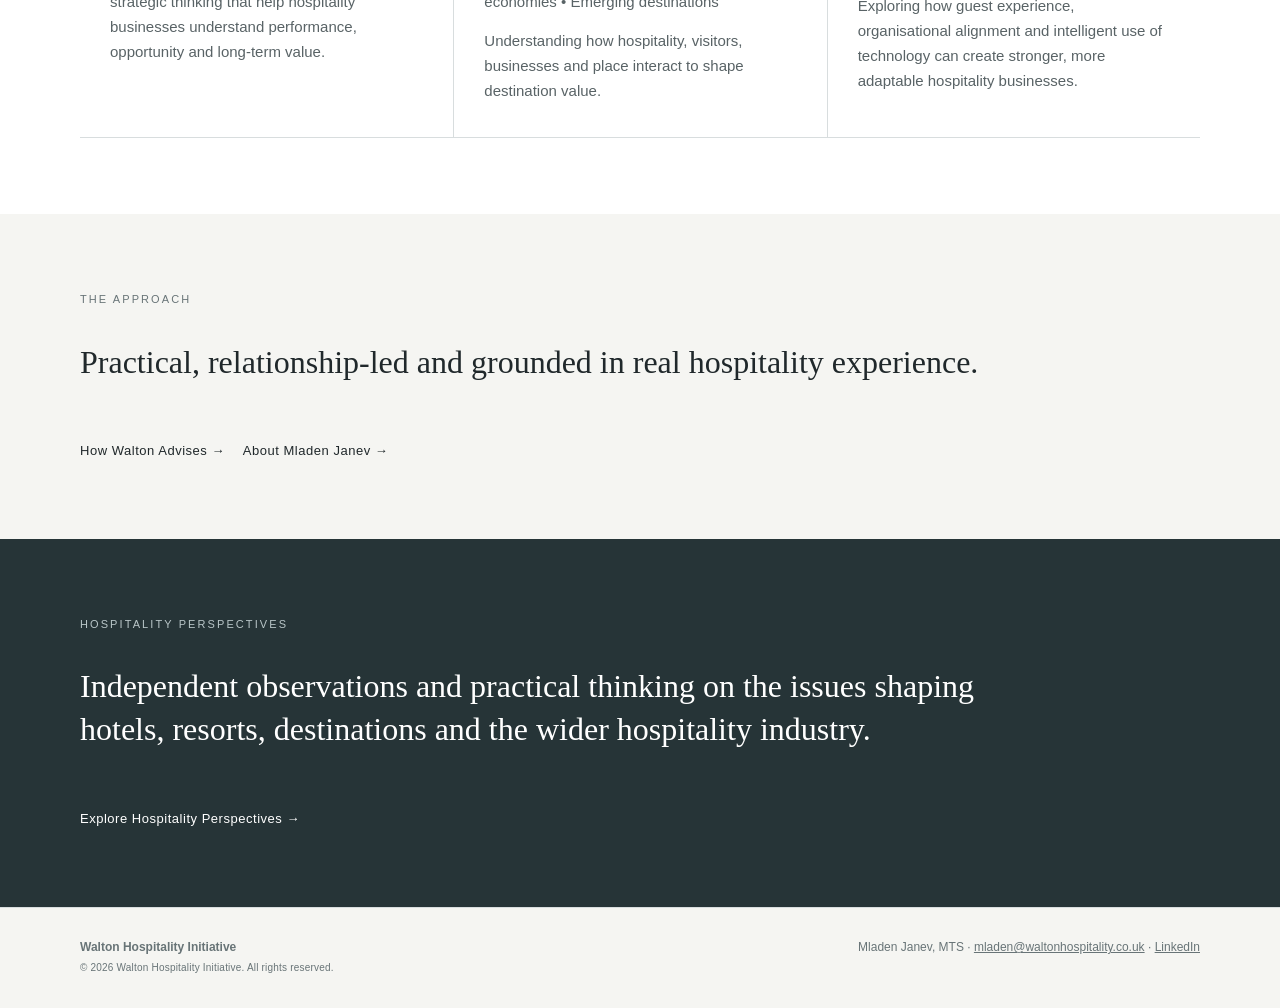
==== commit 062d9636: "Update homepage destination strategy wording Refine Homepage Box 02 for improved visual balance and " ====
--- a/index.html
+++ b/index.html
@@ -12,7 +12,7 @@
   <div class="hero-copy">
     <div class="container">
       <p class="eyebrow">Hospitality Strategy &amp; Commercial Advisory</p>
-      <h1>Connecting people, guest experience, commercial performance, technology and destination value.</h1>
+      <h1>Connecting commercial performance, guest experience, people, technology and destination value.</h1>
       <p class="pills">Hotels &nbsp;•&nbsp; Destination Resorts &nbsp;•&nbsp; Hospitality Ecosystems</p>
     </div>
   </div>
@@ -23,8 +23,8 @@
 <p>Walton looks beyond individual commercial metrics to understand how people, guest experience, businesses, technology and destinations interact — and where better alignment can create long-term value.</p></div>
 <div class="areas">
 <article class="area"><div class="number">01</div><h3>Commercial Performance</h3><p>Market intelligence, commercial analysis and strategic thinking that help hospitality businesses understand performance, opportunity and long-term value.</p></article>
-<article class="area"><div class="number">02</div><h3>Destination &amp; Resort Strategy</h3><p>Mountain &amp; coastal destinations • Resort economies • Emerging destinations • Destination & resort strategy</p><p style="margin-top:14px">Understanding the wider environment in which hospitality businesses operate — and the relationships between visitors, businesses, place and destination value.</p></article>
-<article class="area"><div class="number">03</div><h3>People, Experience &amp; Technology</h3><p>Exploring how people, guest experience, organisational alignment and intelligent use of technology can create stronger, more adaptable hospitality businesses.</p></article>
+<article class="area"><div class="number">02</div><h3>Destination &amp; Resort Strategy</h3><p>Mountain &amp; coastal destinations • Resort economies • Emerging destinations</p><p style="margin-top:14px">Understanding how hospitality, visitors, businesses and place interact to shape destination value.</p></article>
+<article class="area"><div class="number">03</div><h3>Experience, People &amp; Technology</h3><p>Exploring how guest experience, organisational alignment and intelligent use of technology can create stronger, more adaptable hospitality businesses.</p></article>
 </div></div></section>
 
 <section class="section"><div class="container"><p class="eyebrow">The approach</p>
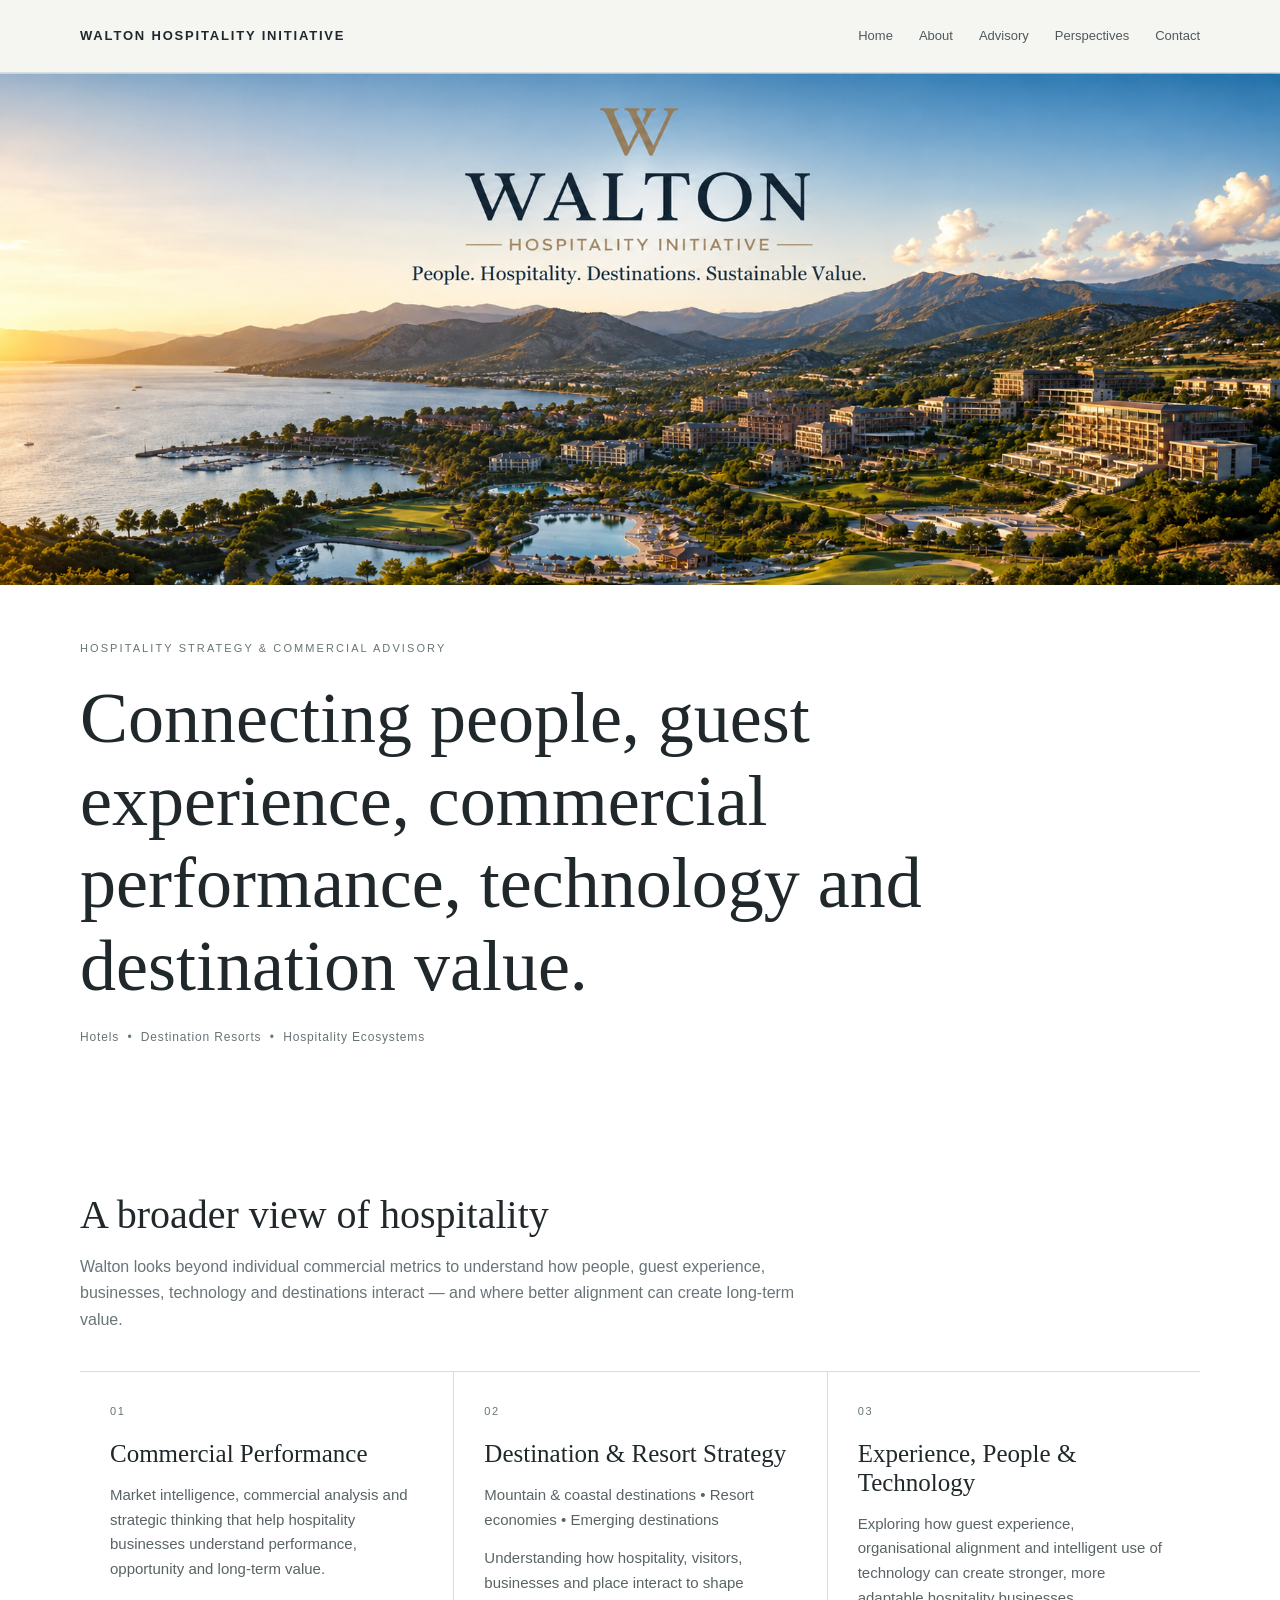
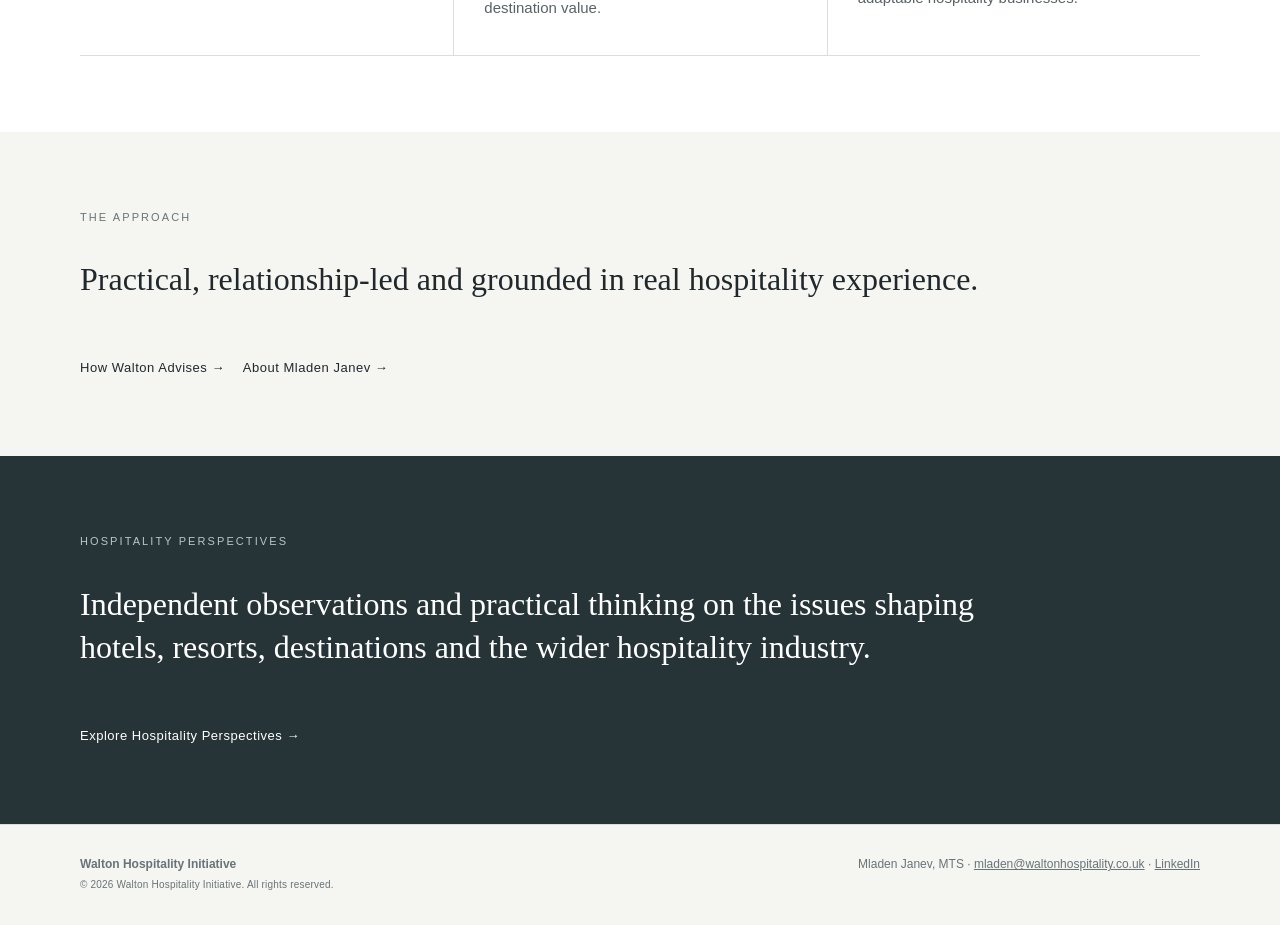
==== commit afe73ab8: "Restore HP07 and correct homepage positioning" ====
--- a/index.html
+++ b/index.html
@@ -12,7 +12,7 @@
   <div class="hero-copy">
     <div class="container">
       <p class="eyebrow">Hospitality Strategy &amp; Commercial Advisory</p>
-      <h1>Connecting commercial performance, guest experience, people, technology and destination value.</h1>
+      <h1>Connecting people, guest experience, commercial performance, technology and destination value.</h1>
       <p class="pills">Hotels &nbsp;•&nbsp; Destination Resorts &nbsp;•&nbsp; Hospitality Ecosystems</p>
     </div>
   </div>
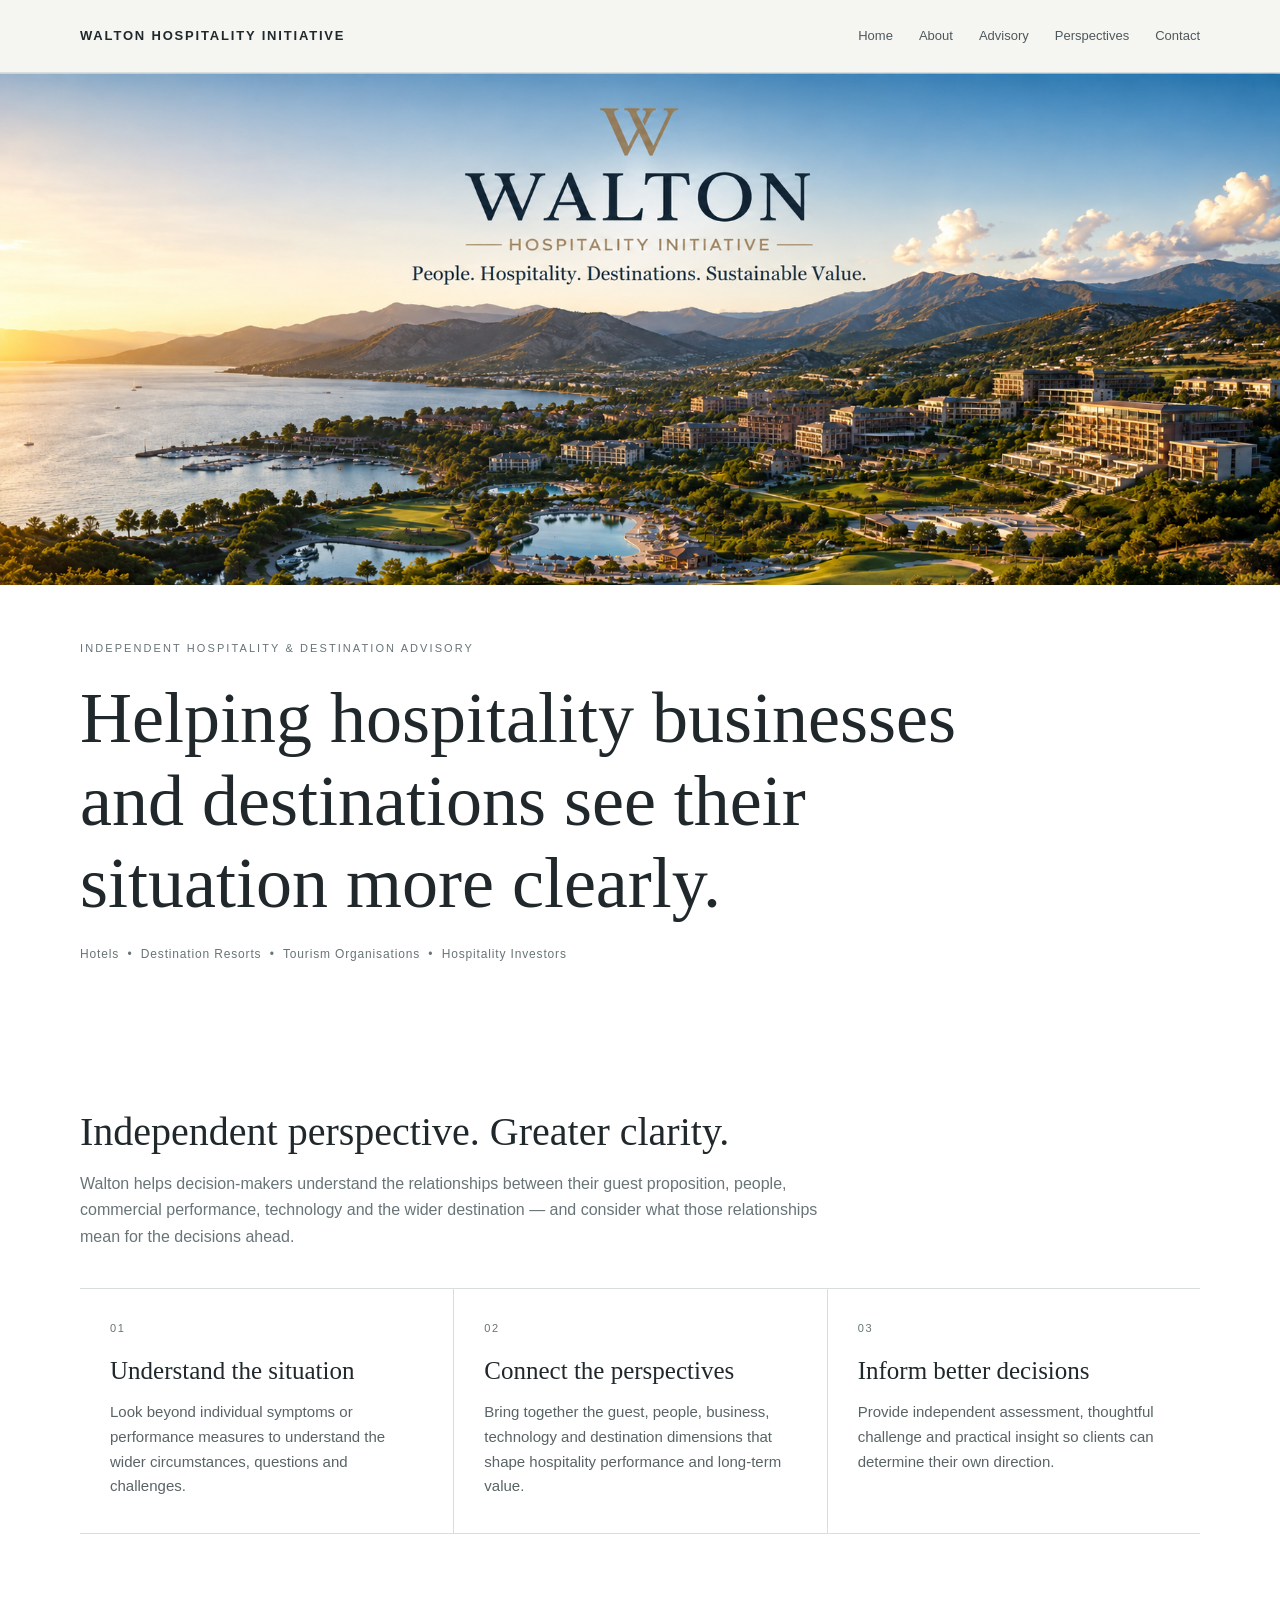
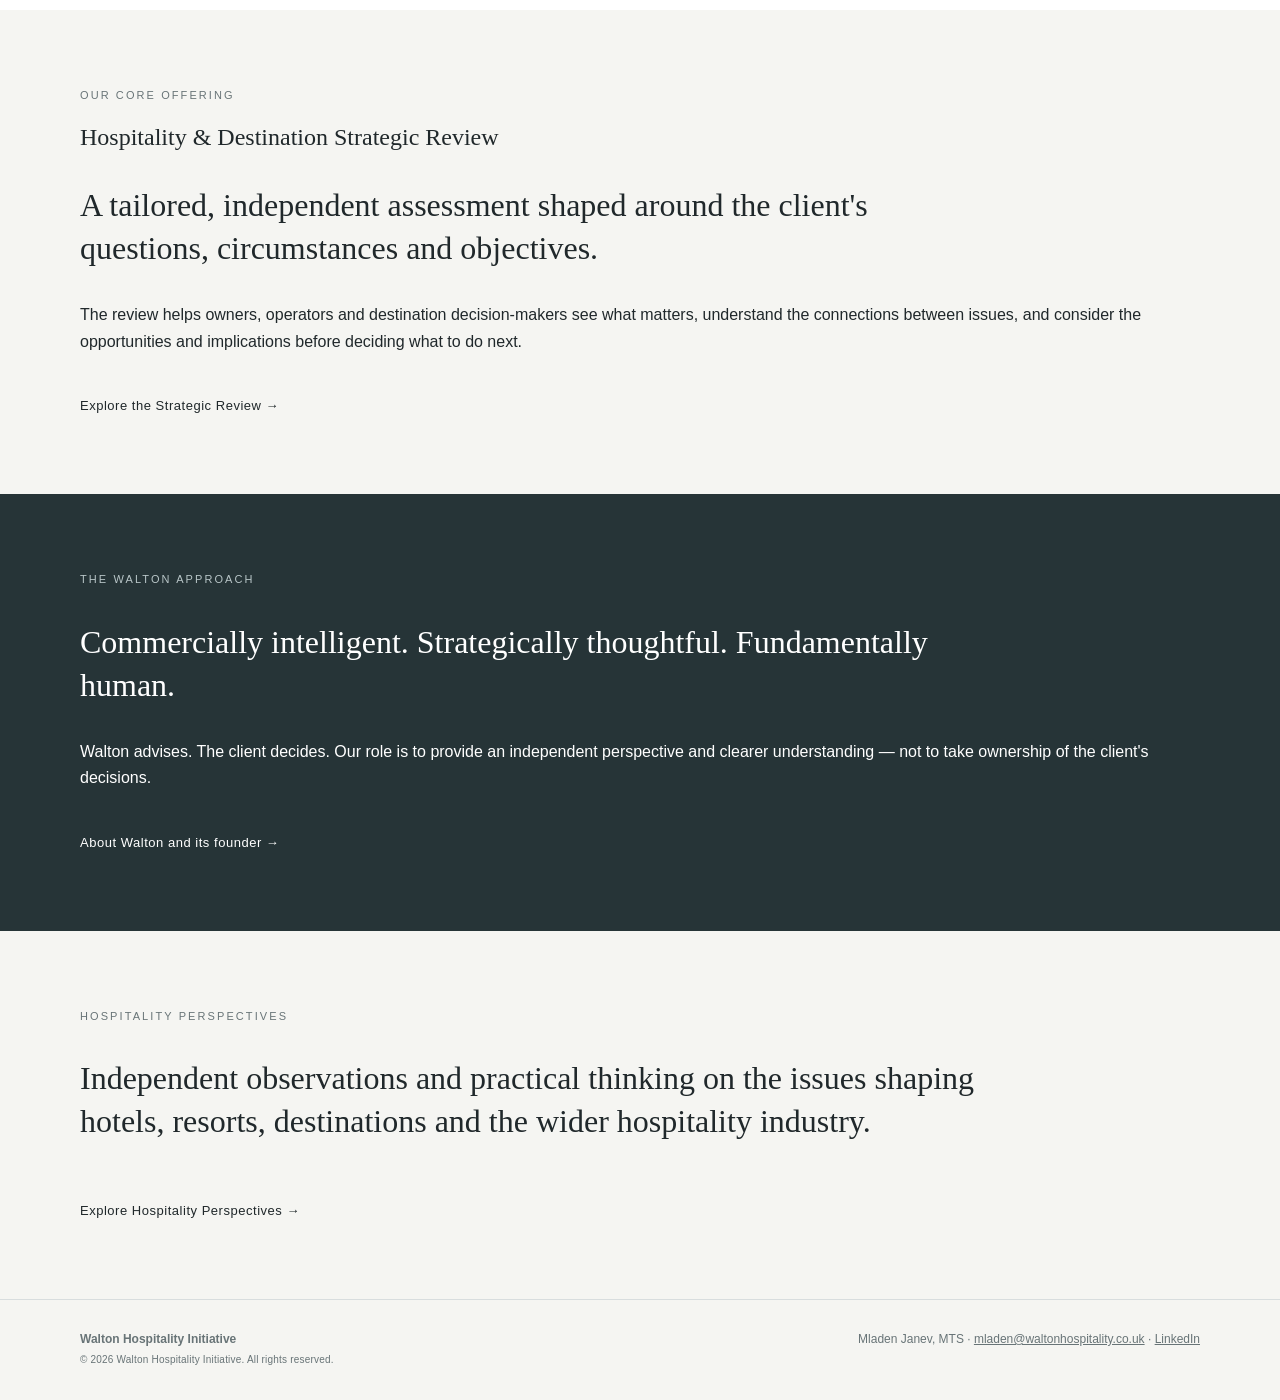
==== commit abff51de: "Update Walton homepage proposition Updated the content and structure of the homepage to reflect a mo" ====
--- a/index.html
+++ b/index.html
@@ -1,40 +1,61 @@
-<!doctype html><html lang="en"><head><meta charset="utf-8">
+<!doctype html>
+<html lang="en">
+<head>
+<meta charset="utf-8">
 <meta name="viewport" content="width=device-width,initial-scale=1">
 <title>Home | Walton Hospitality Initiative</title>
-<meta name="description" content="Walton Hospitality Initiative — Hospitality Strategy & Commercial Advisory.">
-<link rel="stylesheet" href="assets/style.css"></head><body>
+<meta name="description" content="Independent hospitality and destination strategy. Helping decision-makers see their situation more clearly and make better-informed decisions.">
+<link rel="stylesheet" href="assets/style.css">
+</head>
+<body>
 <header class="site-header"><div class="container nav">
 <a class="brand" href="index.html">WALTON HOSPITALITY INITIATIVE</a>
-<nav class="nav-links" aria-label="Main navigation"><a href="index.html">Home</a><a href="about.html">About</a><a href="advisory.html">Advisory</a><a href="perspectives.html">Perspectives</a><a href="contact.html">Contact</a></nav>
-</div></header><main>
+<nav class="nav-links" aria-label="Main navigation">
+<a href="index.html">Home</a><a href="about.html">About</a><a href="advisory.html">Advisory</a><a href="perspectives.html">Perspectives</a><a href="contact.html">Contact</a>
+</nav>
+</div></header>
+<main>
+
 <section class="hero">
-  <div class="hero-visual"><img class="hero-image" src="assets/walton-hero.png" alt="Walton Hospitality Initiative — destination hospitality visual"></div>
-  <div class="hero-copy">
-    <div class="container">
-      <p class="eyebrow">Hospitality Strategy &amp; Commercial Advisory</p>
-      <h1>Connecting people, guest experience, commercial performance, technology and destination value.</h1>
-      <p class="pills">Hotels &nbsp;•&nbsp; Destination Resorts &nbsp;•&nbsp; Hospitality Ecosystems</p>
-    </div>
-  </div>
+<div class="hero-visual"><img class="hero-image" src="assets/walton-hero.png" alt="Walton Hospitality Initiative — destination hospitality visual"></div>
+<div class="hero-copy"><div class="container">
+<p class="eyebrow">Independent Hospitality &amp; Destination Advisory</p>
+<h1>Helping hospitality businesses and destinations see their situation more clearly.</h1>
+<p class="pills">Hotels &nbsp;•&nbsp; Destination Resorts &nbsp;•&nbsp; Tourism Organisations &nbsp;•&nbsp; Hospitality Investors</p>
+</div></div>
 </section>
+<section class="section white"><div class="container">
+<div class="section-head">
+<h2>Independent perspective. Greater clarity.</h2>
+<p>Walton helps decision-makers understand the relationships between their guest proposition, people, commercial performance, technology and the wider destination — and consider what those relationships mean for the decisions ahead.</p>
+</div>
+<div class="areas">
+<article class="area"><div class="number">01</div><h3>Understand the situation</h3><p>Look beyond individual symptoms or performance measures to understand the wider circumstances, questions and challenges.</p></article>
+<article class="area"><div class="number">02</div><h3>Connect the perspectives</h3><p>Bring together the guest, people, business, technology and destination dimensions that shape hospitality performance and long-term value.</p></article>
+<article class="area"><div class="number">03</div><h3>Inform better decisions</h3><p>Provide independent assessment, thoughtful challenge and practical insight so clients can determine their own direction.</p></article>
+</div></div></section>
+<section class="section"><div class="container">
+<p class="eyebrow">Our core offering</p>
+<h2>Hospitality &amp; Destination Strategic Review</h2>
+<p class="statement">A tailored, independent assessment shaped around the client's questions, circumstances and objectives.</p>
+<p>The review helps owners, operators and destination decision-makers see what matters, understand the connections between issues, and consider the opportunities and implications before deciding what to do next.</p>
+<a class="link-arrow" href="advisory.html">Explore the Strategic Review →</a>
+</div></section>
+<section class="section band"><div class="container">
+<p class="eyebrow">The Walton approach</p>
+<p class="statement">Commercially intelligent. Strategically thoughtful. Fundamentally human.</p>
+<p>Walton advises. The client decides. Our role is to provide an independent perspective and clearer understanding — not to take ownership of the client's decisions.</p>
+<a class="link-arrow" href="about.html">About Walton and its founder →</a>
+</div></section>
+<section class="section"><div class="container">
+<p class="eyebrow">Hospitality Perspectives</p>
+<p class="statement">Independent observations and practical thinking on the issues shaping hotels, resorts, destinations and the wider hospitality industry.</p>
+<a class="link-arrow" href="perspectives.html">Explore Hospitality Perspectives →</a>
+</div></section>
 
-<section class="section white"><div class="container">
-<div class="section-head"><h2>A broader view of hospitality</h2>
-<p>Walton looks beyond individual commercial metrics to understand how people, guest experience, businesses, technology and destinations interact — and where better alignment can create long-term value.</p></div>
-<div class="areas">
-<article class="area"><div class="number">01</div><h3>Commercial Performance</h3><p>Market intelligence, commercial analysis and strategic thinking that help hospitality businesses understand performance, opportunity and long-term value.</p></article>
-<article class="area"><div class="number">02</div><h3>Destination &amp; Resort Strategy</h3><p>Mountain &amp; coastal destinations • Resort economies • Emerging destinations</p><p style="margin-top:14px">Understanding how hospitality, visitors, businesses and place interact to shape destination value.</p></article>
-<article class="area"><div class="number">03</div><h3>Experience, People &amp; Technology</h3><p>Exploring how guest experience, organisational alignment and intelligent use of technology can create stronger, more adaptable hospitality businesses.</p></article>
-</div></div></section>
-
-<section class="section"><div class="container"><p class="eyebrow">The approach</p>
-<p class="statement">Practical, relationship-led and grounded in real hospitality experience.</p>
-<a class="link-arrow" href="advisory.html">How Walton Advises →</a> &nbsp;&nbsp; <a class="link-arrow" href="about.html">About Mladen Janev →</a></div></section>
-
-<section class="section band"><div class="container"><p class="eyebrow">Hospitality Perspectives</p>
-<p class="statement">Independent observations and practical thinking on the issues shaping hotels, resorts, destinations and the wider hospitality industry.</p>
-<a class="link-arrow" href="perspectives.html">Explore Hospitality Perspectives →</a></div></section>
 </main>
-<footer class="site-footer"><div class="container footer-row"><div><strong>Walton Hospitality Initiative</strong><br><span class="footer-note">© 2026 Walton Hospitality Initiative. All rights reserved.</span></div>
-<div>Mladen Janev, MTS · <a href="mailto:mladen@waltonhospitality.co.uk">mladen@waltonhospitality.co.uk</a> · <a href="https://www.linkedin.com/in/mladen-janev-a3b993422" target="_blank" rel="noopener">LinkedIn</a></div></div></footer>
-</body></html>+<footer class="site-footer"><div class="container footer-row">
+<div><strong>Walton Hospitality Initiative</strong><br><span class="footer-note">© 2026 Walton Hospitality Initiative. All rights reserved.</span></div>
+<div>Mladen Janev, MTS · <a href="mailto:mladen@waltonhospitality.co.uk">mladen@waltonhospitality.co.uk</a> · <a href="https://www.linkedin.com/in/mladen-janev-a3b993422" target="_blank" rel="noopener">LinkedIn</a></div>
+</div></footer>
+</body></html>
--- a/assets/style.css
+++ b/assets/style.css
@@ -31,10 +31,10 @@
 .experience{display:grid;grid-template-columns:1fr 1fr;border-top:1px solid var(--line);border-left:1px solid var(--line)}
 .experience .area{min-height:170px;border-right:1px solid var(--line);border-bottom:1px solid var(--line)}
 .perspectives-grid{display:grid;grid-template-columns:repeat(3,1fr);gap:22px}
-.perspectives-featured{max-width:900px;margin-bottom:58px}
-.pub-featured{display:grid;grid-template-columns:minmax(0,1.05fr) minmax(0,.95fr);align-items:stretch}
-.pub-featured .pub-image{aspect-ratio:735/951}
-.pub-featured .pub-body{display:flex;flex-direction:column;justify-content:center;padding:46px}
+.perspectives-featured{max-width:760px;margin-bottom:58px}
+.pub-featured{display:grid;grid-template-columns:260px minmax(0,1fr);align-items:center}
+.pub-featured .pub-image{aspect-ratio:auto;object-fit:contain;background:#f7f6f1;padding:18px;box-sizing:border-box}
+.pub-featured .pub-body{display:flex;flex-direction:column;justify-content:center;padding:34px}
 .pub-featured .pub-number{font-size:11px}
 .pub-featured .pub-title{font-size:38px;line-height:1.15;margin-bottom:18px}
 .pub-featured .pub-desc{font-size:16px;line-height:1.6;max-width:560px}
@@ -54,7 +54,7 @@
  .container{width:min(var(--max),calc(100% - 32px))}.nav{min-height:66px;flex-direction:column;justify-content:center;gap:7px;padding:12px 0 13px}.nav-links{gap:10px 18px;font-size:12px;flex-wrap:wrap;justify-content:center}.brand{font-size:11px;white-space:normal;text-align:center}
  .hero-image{content:url("walton-hero-mobile.png")} 
  .hero-copy{padding:42px 0 46px}.section{padding:60px 0}
- .areas,.perspectives-grid,.experience{grid-template-columns:1fr} .pub-featured{grid-template-columns:1fr}.pub-featured .pub-body{padding:28px}.pub-featured .pub-title{font-size:30px}.perspectives-featured{margin-bottom:44px}.area+.area{border-left:0;border-top:1px solid var(--line)}
+ .areas,.perspectives-grid,.experience{grid-template-columns:1fr} .pub-featured{grid-template-columns:150px minmax(0,1fr);align-items:center}.pub-featured .pub-image{padding:10px}.pub-featured .pub-body{padding:22px}.pub-featured .pub-title{font-size:30px}.perspectives-featured{margin-bottom:44px}.area+.area{border-left:0;border-top:1px solid var(--line)}
  .statement{font-size:27px}.section-head h2{font-size:35px}.footer-row{display:block}.footer-row div+div{margin-top:9px}
 }
 
